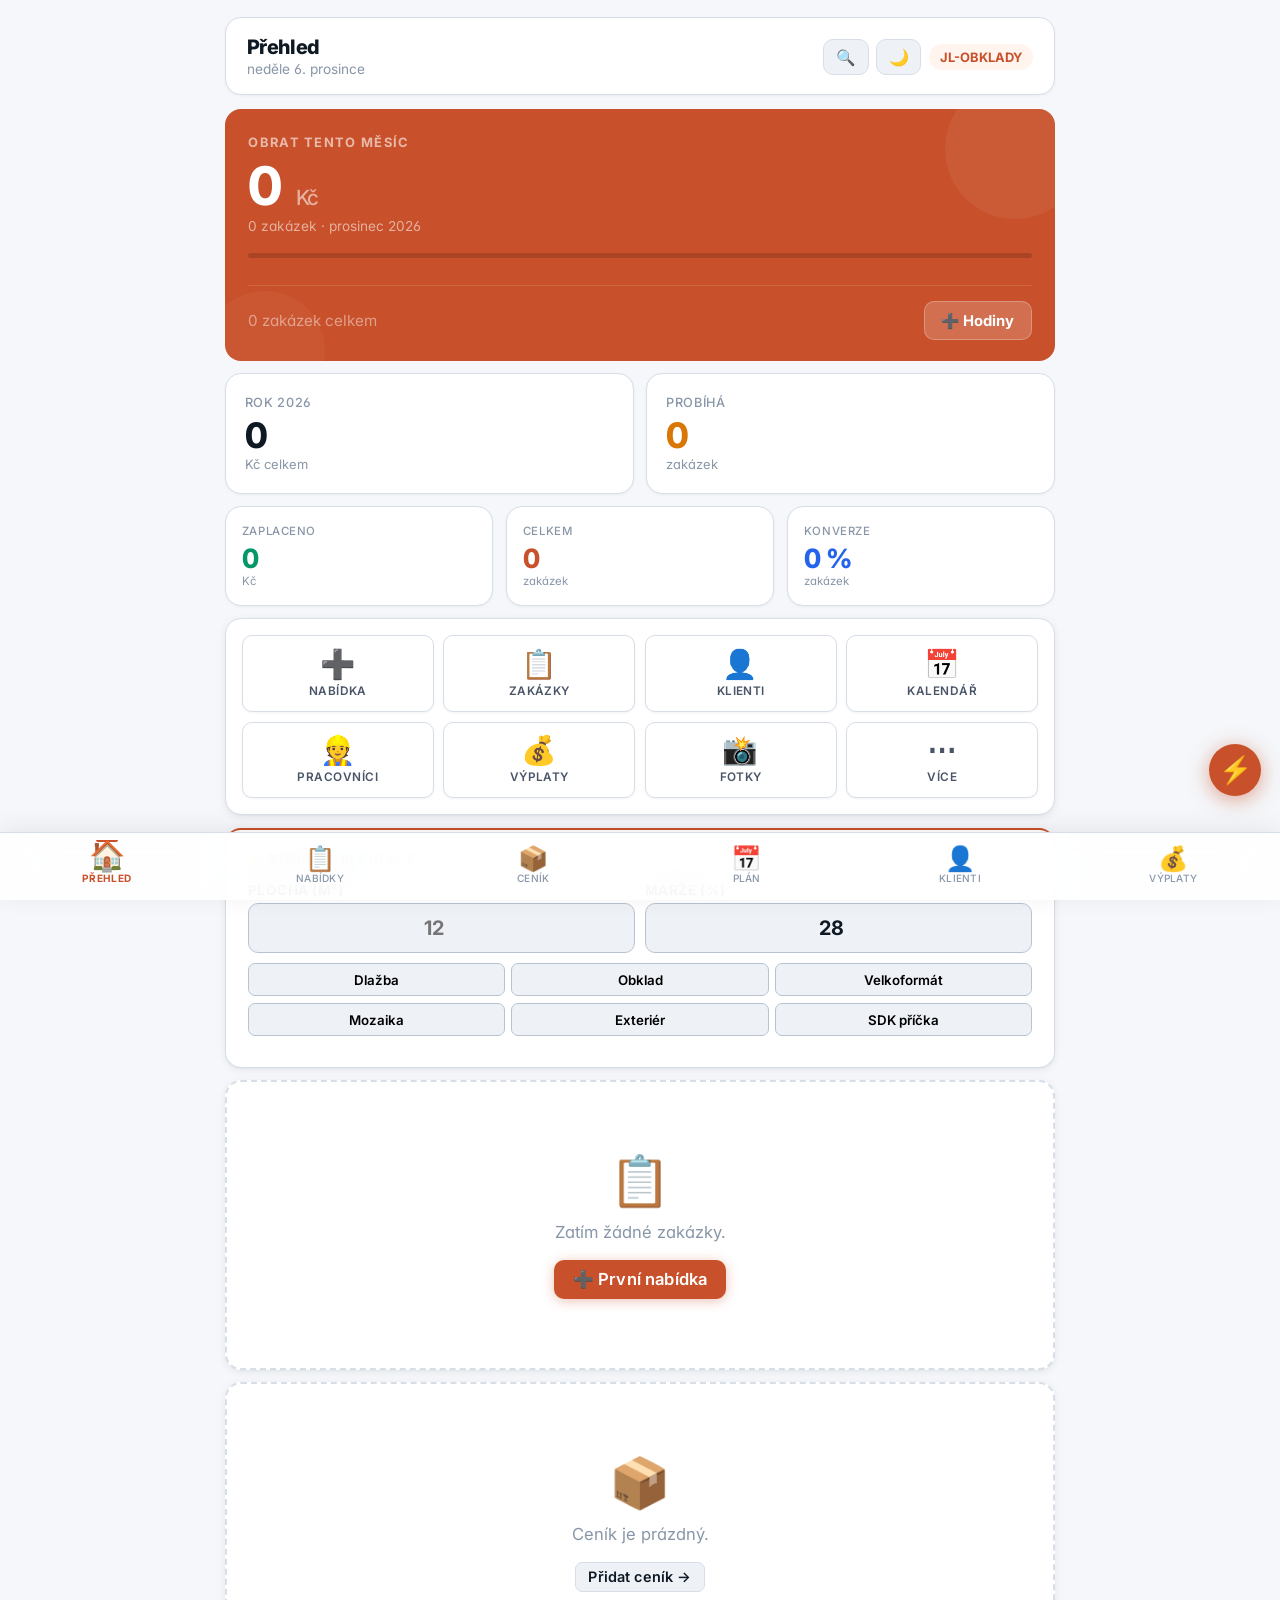
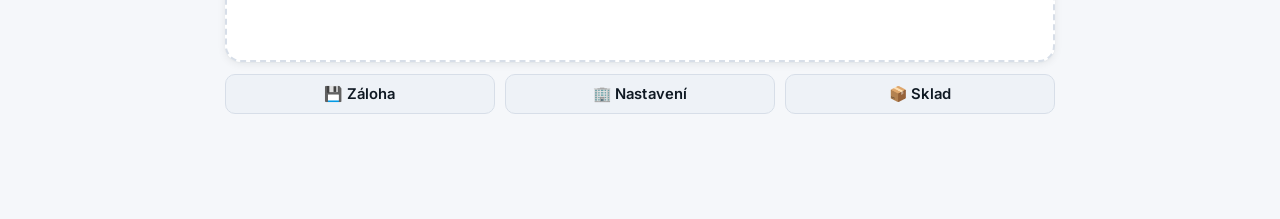
==== index.html @ c9eed14c "Add files via upload" ====
<!DOCTYPE html>
<html lang="cs">
<head>
<meta charset="UTF-8">
<meta name="viewport" content="width=device-width, initial-scale=1.0, user-scalable=no">
<title>JL-OBKLADY CN</title>
<meta name="application-name" content="JL-OBKLADY CN">
<meta name="theme-color" content="#0F0E0C">
<meta name="mobile-web-app-capable" content="yes">
<meta name="apple-mobile-web-app-capable" content="yes">
<meta name="apple-mobile-web-app-status-bar-style" content="black-translucent">
<meta name="apple-mobile-web-app-title" content="JL-OBKLADY">
<link rel="apple-touch-icon" href="icon-192.png">
<link rel="manifest" href="manifest.json">
<!-- Inter — nejlepší čitelnost čísel na mobilech 2026 -->
<link href="https://fonts.googleapis.com/css2?family=Inter:wght@400;500;600;700;800;900&display=swap" rel="stylesheet">
<style>
/* ═══════════════════════════════════════════════════════════
   JL-OBKLADY CN — Design System v5  (CP5 2026)
   Aesthetic: Clean Light — čistý, čitelný, symetrický
   Font: Inter (body + číslice)
═══════════════════════════════════════════════════════════ */

/* ── TOKENY ───────────────────────────────────────────────── */
:root {
  /* Paleta — terakota zachována, pozadí světlejší a čistší */
  --c-terra:      #C8502A;
  --c-terra2:     #E8734A;
  --c-terra-dark: #9A3A1A;
  --c-terra-soft: #FFF4EE;
  --c-terra-glow: rgba(200, 80, 42, 0.14);

  /* Povrchy — čistší bílá, méně žlutého nádechu */
  --c-bg:       #F5F7FA;
  --c-surface:  #FFFFFF;
  --c-s2:       #EEF2F7;
  --c-s3:       #E4E9F0;
  --c-border:   #D7DEE8;
  --c-border2:  #B8C2D1;

  /* Texty — vyšší kontrast */
  --c-ink:      #0F1923;
  --c-ink2:     #4A5568;
  --c-ink3:     #8896A8;

  /* Sémantické — živější, lépe čitelné */
  --c-green:    #059669;
  --c-green-s:  #ECFDF5;
  --c-blue:     #2563EB;
  --c-blue-s:   #EFF6FF;
  --c-red:      #DC2626;
  --c-red-s:    #FEF2F2;
  --c-amber:    #D97706;
  --c-amber-s:  #FFFBEB;

  /* Typografie — Inter pro vše, číslice jsou tabular */
  --f-display: 'Inter', -apple-system, BlinkMacSystemFont, sans-serif;
  --f-body:    'Inter', -apple-system, BlinkMacSystemFont, sans-serif;

  /* Geometrie — o trochu větší rádiusy = modernější */
  --r:      16px;
  --r-sm:   10px;
  --r-xs:   7px;
  --r-pill: 100px;

  /* Stíny — jemnější, čistší */
  --sh-xs: 0 1px 3px rgba(15,25,35,0.05);
  --sh-sm: 0 2px 8px rgba(15,25,35,0.07), 0 1px 2px rgba(15,25,35,0.04);
  --sh:    0 4px 16px rgba(15,25,35,0.08), 0 1px 4px rgba(15,25,35,0.04);
  --sh-lg: 0 10px 36px rgba(15,25,35,0.11), 0 4px 10px rgba(15,25,35,0.05);
  --sh-glow: 0 0 0 3px var(--c-terra-glow);

  /* ── ZPĚTNÁ KOMPATIBILITA — staré proměnné jako aliasy ────
     Zajišťuje funkčnost nepřepsaných JS souborů bez nutnosti
     jejich úpravy. Nové soubory používají --c-* přímo.
  ────────────────────────────────────────────────────────── */
  --accent:      var(--c-terra);
  --accent2:     var(--c-terra2);
  --accent-dark: var(--c-terra-dark);
  --accent-soft: var(--c-terra-soft);
  --bg:          var(--c-bg);
  --surface:     var(--c-surface);
  --surface2:    var(--c-s2);
  --surface3:    var(--c-s3);
  --border:      var(--c-border);
  --border2:     var(--c-border2);
  --text:        var(--c-ink);
  --text2:       var(--c-ink2);
  --text3:       var(--c-ink3);
  --green:       var(--c-green);
  --green-soft:  var(--c-green-s);
  --blue:        var(--c-blue);
  --blue-soft:   var(--c-blue-s);
  --red:         var(--c-red);
  --red-soft:    var(--c-red-s);
  --yellow:      var(--c-amber);
  --yellow-soft: var(--c-amber-s);
  --radius:      var(--r);
  --radius-sm:   var(--r-sm);
  --radius-xs:   var(--r-xs);
  --shadow:      var(--sh);
  --shadow-sm:   var(--sh-sm);
  --shadow-lg:   var(--sh-lg);
  --font:        var(--f-body);
  --font-serif:  var(--f-display);

  /* Přechody */
  --ease: cubic-bezier(0.22, 1, 0.36, 1);
  --ease-bounce: cubic-bezier(0.34, 1.56, 0.64, 1);
  --dur: 180ms;
}

/* ── DARK MODE ────────────────────────────────────────────── */
@media (prefers-color-scheme: dark) {
  :root {
    --c-bg:      #0C1018;
    --c-surface: #141B24;
    --c-s2:      #1B2432;
    --c-s3:      #222D3D;
    --c-border:  #28364A;
    --c-border2: #334155;
    --c-ink:     #F0F4F8;
    --c-ink2:    #8896A8;
    --c-ink3:    #4A5568;
    --c-terra-soft: #2A1208;
    --c-green-s: #052E1B;
    --c-blue-s:  #0A1A3A;
    --c-red-s:   #1E0A0A;
    --c-amber-s: #1C1000;
  }
}

/* ── MANUAL DARK MODE (toggle) ────────────────────────────── */
[data-theme="dark"] {
  --c-bg:      #0C1018;
  --c-surface: #141B24;
  --c-s2:      #1B2432;
  --c-s3:      #222D3D;
  --c-border:  #28364A;
  --c-border2: #334155;
  --c-ink:     #F0F4F8;
  --c-ink2:    #8896A8;
  --c-ink3:    #4A5568;
  --c-terra-soft: #2A1208;
  --c-green-s: #052E1B;
  --c-blue-s:  #0A1A3A;
  --c-red-s:   #1E0A0A;
  --c-amber-s: #1C1000;
}
[data-theme="light"] {
  --c-bg:      #F5F7FA;
  --c-surface: #FFFFFF;
  --c-s2:      #F1F4F8;
  --c-s3:      #E8ECF2;
  --c-border:  #E2E7EF;
  --c-border2: #CDD4DF;
  --c-ink:     #0F1923;
  --c-ink2:    #4A5568;
  --c-ink3:    #8896A8;
  --c-terra-soft: #FFF4EE;
  --c-green-s: #ECFDF5;
  --c-blue-s:  #EFF6FF;
  --c-red-s:   #FEF2F2;
  --c-amber-s: #FFFBEB;
}

/* ── RESET ────────────────────────────────────────────────── */
*, *::before, *::after {
  box-sizing: border-box;
  margin: 0;
  padding: 0;
}
html {
  font-size: 16px;
  -webkit-text-size-adjust: 100%;
  scroll-behavior: smooth;
}

/* ── RESPONZIVNÍ ŠKÁLOVÁNÍ — tablet & větší telefony ──────────
   Vše v appce je v rem, takže zvětšení root font-size
   proporcionálně zvětší karty, tlačítka, text i mezery.
─────────────────────────────────────────────────────────── */
@media (min-width: 480px) {
  html { font-size: 17px; }
}
@media (min-width: 700px) {
  html { font-size: 18px; }
}
@media (min-width: 1000px) {
  html { font-size: 19px; }
}
body {
  font-family: var(--f-body);
  background: var(--c-bg);
  color: var(--c-ink);
  min-height: 100dvh;
  -webkit-font-smoothing: antialiased;
  -moz-osx-font-smoothing: grayscale;
  overscroll-behavior: none;
  font-feature-settings: 'cv02', 'cv03', 'cv04', 'cv11';
}

/* ── LAYOUT ───────────────────────────────────────────────── */
.app {
  max-width: 680px;
  margin: 0 auto;
  padding: 0.9rem 0.9rem calc(5.5rem + env(safe-area-inset-bottom, 0px));
  min-height: 100dvh;
}
@media (min-width: 700px) {
  .app { max-width: 760px; padding-left: 1.3rem; padding-right: 1.3rem; }
}
@media (min-width: 1000px) {
  .app { max-width: 880px; }
}

/* ── HEADER BAR ───────────────────────────────────────────── */
.header-bar {
  background: var(--c-surface);
  color: var(--c-ink);
  padding: 0.9rem 1.1rem;
  border-radius: var(--r);
  margin-bottom: 0.75rem;
  display: flex;
  align-items: center;
  gap: 0.8rem;
  box-shadow: var(--sh-sm);
  border: 1px solid var(--c-border);
  border-left: 3px solid var(--c-terra);
  position: relative;
  overflow: hidden;
}
.header-bar::after { display: none; }
.header-bar h1 {
  font-family: var(--f-body);
  font-size: 1.15rem;
  font-weight: 800;
  letter-spacing: -0.025em;
  line-height: 1.15;
  color: var(--c-ink);
}
.header-bar .subtitle {
  font-size: 0.7rem;
  color: var(--c-ink3);
  margin-top: 1px;
  font-weight: 500;
}
.header-bar .logo {
  font-size: 1.4rem;
  flex-shrink: 0;
}

/* ── CARDS ────────────────────────────────────────────────── */
.card {
  background: var(--c-surface);
  border-radius: var(--r);
  padding: 1.1rem 1.15rem;
  margin-bottom: 0.8rem;
  box-shadow: var(--sh-sm);
  border: 1px solid var(--c-border);
  position: relative;
  overflow: hidden;
  /* Vstupní animace */
  animation: cardIn var(--dur) var(--ease) both;
}
.card-title {
  font-size: 0.65rem;
  font-weight: 700;
  text-transform: uppercase;
  letter-spacing: 0.1em;
  color: var(--c-ink3);
  margin-bottom: 0.85rem;
}
/* Accent border variant */
.card-accent { border-top: 2.5px solid var(--c-terra); }
.card-success { border-top: 2.5px solid var(--c-green); }
.card-info    { border-top: 2.5px solid var(--c-blue); }
.card-warn    { border-top: 2.5px solid var(--c-amber); }

/* ── BOTTOM NAV ───────────────────────────────────────────── */
.bottom-nav {
  position: fixed;
  bottom: 0; left: 0; right: 0;
  z-index: 100;
  /* Glass morphism */
  background: rgba(var(--c-surface-raw, 255,255,255), 0.88);
  backdrop-filter: saturate(180%) blur(24px);
  -webkit-backdrop-filter: saturate(180%) blur(24px);
  border-top: 1px solid var(--c-border);
  box-shadow: 0 -4px 24px rgba(22,20,15,0.07);
  display: flex;
  justify-content: space-around;
  align-items: center;
  padding: 0.35rem 0 max(0.55rem, env(safe-area-inset-bottom, 0.35rem));
}
@media (prefers-color-scheme: dark) {
  .bottom-nav {
    background: rgba(26,24,20,0.92);
  }
}
[data-theme="dark"] .bottom-nav {
  background: rgba(26,24,20,0.92);
}
.nav-item {
  display: flex;
  flex-direction: column;
  align-items: center;
  gap: 2px;
  background: none;
  border: none;
  cursor: pointer;
  font-family: var(--f-body);
  font-size: 0.53rem;
  font-weight: 500;
  color: var(--c-ink3);
  padding: 0.3rem 0.4rem;
  border-radius: 10px;
  transition: color var(--dur) var(--ease), transform var(--dur) var(--ease-bounce);
  flex: 1;
  min-width: 0;
  text-transform: uppercase;
  letter-spacing: 0.03em;
  position: relative;
}
.nav-item .icon {
  font-size: 1.28rem;
  line-height: 1;
  transition: transform var(--dur) var(--ease-bounce);
}
.nav-item.active {
  color: var(--c-terra);
  font-weight: 700;
}
.nav-item.active .icon { transform: scale(1.2) translateY(-2px); }
/* Active indicator dot */
.nav-item.active::before {
  content: '';
  position: absolute;
  top: 0;
  left: 50%;
  transform: translateX(-50%);
  width: 22px;
  height: 2.5px;
  border-radius: 0 0 3px 3px;
  background: var(--c-terra);
  transition: width var(--dur) var(--ease);
}
.nav-item:active { transform: scale(0.92); }

/* ── BUTTONS ──────────────────────────────────────────────── */
.btn {
  display: inline-flex;
  align-items: center;
  justify-content: center;
  gap: 0.35rem;
  padding: 0.6rem 1rem;
  border-radius: var(--r-sm);
  border: none;
  cursor: pointer;
  font-family: var(--f-body);
  font-size: 0.875rem;
  font-weight: 600;
  line-height: 1;
  transition:
    background var(--dur) var(--ease),
    transform   var(--dur) var(--ease-bounce),
    box-shadow  var(--dur) var(--ease);
  text-decoration: none;
  white-space: nowrap;
  -webkit-tap-highlight-color: transparent;
  position: relative;
  overflow: hidden;
  letter-spacing: 0.01em;
}
/* Ripple effect */
.btn::after {
  content: '';
  position: absolute;
  inset: 0;
  background: rgba(255,255,255,0);
  transition: background var(--dur);
  border-radius: inherit;
}
.btn:active::after { background: rgba(255,255,255,0.12); }
.btn:active { transform: scale(0.96); }

.btn-primary {
  background: var(--c-terra);
  color: white;
  box-shadow: 0 2px 12px rgba(200,80,42,0.35);
}
.btn-primary:hover { background: var(--c-terra-dark); box-shadow: 0 4px 20px rgba(200,80,42,0.45); }

.btn-secondary {
  background: var(--c-s2);
  color: var(--c-ink);
  border: 1px solid var(--c-border);
}
.btn-secondary:hover { background: var(--c-s3); }

.btn-success {
  background: var(--c-green);
  color: white;
  box-shadow: 0 2px 10px rgba(30,107,74,0.3);
}
.btn-danger {
  background: var(--c-red-s);
  color: var(--c-red);
  border: 1px solid #FECACA;
}
.btn-ghost {
  background: transparent;
  color: var(--c-terra);
  font-weight: 600;
}
.btn-ink {
  background: var(--c-ink);
  color: white;
  box-shadow: var(--sh);
}

.btn-sm  { padding: 0.35rem 0.65rem; font-size: 0.76rem; border-radius: var(--r-xs); }
.btn-xs  { padding: 0.25rem 0.5rem;  font-size: 0.68rem; border-radius: 5px; }
.btn-full { width: 100%; margin-top: 0.5rem; }
.btn-icon { width: 36px; height: 36px; padding: 0; border-radius: var(--r-xs); font-size: 1rem; }

/* ── FORMS ────────────────────────────────────────────────── */
.field { margin-bottom: 0.8rem; }
.field label {
  font-size: 0.72rem;
  font-weight: 600;
  color: var(--c-ink2);
  display: block;
  margin-bottom: 0.28rem;
  text-transform: uppercase;
  letter-spacing: 0.04em;
}
.field input,
.field select,
.field textarea {
  width: 100%;
  padding: 0.62rem 0.85rem;
  border: 1.5px solid var(--c-border2);
  border-radius: var(--r-sm);
  font-family: var(--f-body);
  font-size: 0.9rem;
  background: var(--c-s2);
  color: var(--c-ink);
  transition:
    border-color var(--dur) var(--ease),
    box-shadow   var(--dur) var(--ease),
    background   var(--dur) var(--ease);
  -webkit-appearance: none;
  appearance: none;
}
.field input:focus,
.field select:focus,
.field textarea:focus {
  outline: none;
  border-color: var(--c-terra);
  background: var(--c-surface);
  box-shadow: var(--sh-glow);
}
.field textarea { resize: vertical; min-height: 68px; line-height: 1.55; }
.field-row { display: flex; gap: 0.55rem; }
.field-row .field { flex: 1; min-width: 0; }

/* ── STATS CARDS ──────────────────────────────────────────── */
.stats-row {
  display: grid;
  grid-template-columns: 1fr 1fr;
  gap: 0.65rem;
  margin-bottom: 0.8rem;
}
.stat-card {
  background: var(--c-surface);
  border-radius: var(--r);
  padding: 1rem;
  border: 1px solid var(--c-border);
  box-shadow: var(--sh-xs);
  cursor: pointer;
  transition:
    transform  var(--dur) var(--ease-bounce),
    box-shadow var(--dur) var(--ease);
  position: relative;
  overflow: hidden;
}
.stat-card::before {
  content: '';
  position: absolute;
  inset: 0;
  background: linear-gradient(135deg, transparent 60%, var(--c-terra-glow));
  opacity: 0;
  transition: opacity var(--dur);
}
.stat-card:hover::before { opacity: 1; }
.stat-card:active { transform: scale(0.96); box-shadow: var(--sh-xs); }
.stat-val {
  font-family: var(--f-display);
  font-size: 1.7rem;
  font-weight: 800;
  color: var(--c-ink);
  line-height: 1;
  margin-bottom: 0.18rem;
  letter-spacing: -0.02em;
}
.stat-label {
  font-size: 0.67rem;
  color: var(--c-ink3);
  font-weight: 500;
  text-transform: uppercase;
  letter-spacing: 0.05em;
}
.stat-trend {
  position: absolute;
  top: 0.7rem;
  right: 0.8rem;
  font-size: 0.65rem;
  font-weight: 700;
  padding: 0.15rem 0.4rem;
  border-radius: var(--r-pill);
}
.stat-trend.up   { background: var(--c-green-s); color: var(--c-green); }
.stat-trend.down { background: var(--c-red-s);   color: var(--c-red); }

/* ── RESULT BOX ───────────────────────────────────────────── */
.result-box {
  background: var(--c-s2);
  border-radius: var(--r-sm);
  padding: 0.85rem 1rem;
  margin-top: 0.7rem;
}
.result-row {
  display: flex;
  justify-content: space-between;
  align-items: center;
  padding: 0.32rem 0;
  border-bottom: 1px solid var(--c-border);
  font-size: 0.875rem;
}
.result-row:last-child { border-bottom: none; font-weight: 700; font-size: 1rem; }
.result-row .val { color: var(--c-terra); font-weight: 600; }

/* ── BADGES ───────────────────────────────────────────────── */
.badge {
  display: inline-flex;
  align-items: center;
  padding: 0.18rem 0.52rem;
  border-radius: var(--r-pill);
  font-size: 0.68rem;
  font-weight: 700;
  letter-spacing: 0.03em;
  text-transform: uppercase;
}
.badge-green  { background: var(--c-green-s); color: var(--c-green); }
.badge-orange { background: var(--c-terra-soft); color: var(--c-terra-dark); }
.badge-blue   { background: var(--c-blue-s); color: var(--c-blue); }
.badge-gray   { background: var(--c-s2); color: var(--c-ink2); }
.badge-red    { background: var(--c-red-s); color: var(--c-red); }
.badge-amber  { background: var(--c-amber-s); color: var(--c-amber); }

/* ── TABLES ───────────────────────────────────────────────── */
table { width: 100%; border-collapse: collapse; }
th {
  font-size: 0.65rem;
  font-weight: 700;
  text-transform: uppercase;
  letter-spacing: 0.08em;
  color: var(--c-ink3);
  padding: 0.5rem 0.7rem;
  text-align: left;
  border-bottom: 2px solid var(--c-border);
  background: var(--c-s2);
}
td {
  padding: 0.62rem 0.7rem;
  border-bottom: 1px solid var(--c-s2);
  font-size: 0.875rem;
  vertical-align: middle;
}
tr:last-child td { border-bottom: none; }
tr:hover td { background: var(--c-s2); }

/* ── TOAST ────────────────────────────────────────────────── */
.toast {
  position: fixed;
  bottom: calc(5.2rem + env(safe-area-inset-bottom, 0px));
  left: 1rem;
  right: 1rem;
  max-width: 640px;
  margin: 0 auto;
  /* Glassmorphism toast */
  background: rgba(22, 20, 15, 0.92);
  backdrop-filter: blur(20px);
  -webkit-backdrop-filter: blur(20px);
  color: white;
  padding: 0.85rem 1.1rem;
  border-radius: var(--r-sm);
  font-size: 0.875rem;
  font-weight: 500;
  opacity: 0;
  pointer-events: none;
  transition:
    opacity   0.22s var(--ease),
    transform 0.22s var(--ease-bounce);
  transform: translateY(10px) scale(0.97);
  z-index: 9999;
  box-shadow: var(--sh-lg);
  display: flex;
  align-items: center;
  gap: 0.6rem;
  border-left: 3.5px solid transparent;
}
.toast.show {
  opacity: 1;
  transform: translateY(0) scale(1);
}
.toast.toast-ok  { border-left-color: #22C55E; }
.toast.toast-err {
  border-left-color: #EF4444;
  background: rgba(30, 8, 8, 0.93);
}

/* ── MODALS ───────────────────────────────────────────────── */
.modal-overlay {
  position: fixed;
  inset: 0;
  background: rgba(22,20,15,0.5);
  backdrop-filter: blur(6px);
  -webkit-backdrop-filter: blur(6px);
  z-index: 300;
  display: flex;
  align-items: flex-end;
}
.modal {
  background: var(--c-surface);
  border-radius: var(--r) var(--r) 0 0;
  padding: 1.5rem 1.2rem;
  width: 100%;
  max-height: 88vh;
  overflow-y: auto;
  /* Pull handle */
  position: relative;
}
.modal::before {
  content: '';
  position: absolute;
  top: 0.5rem;
  left: 50%;
  transform: translateX(-50%);
  width: 36px;
  height: 3.5px;
  border-radius: var(--r-pill);
  background: var(--c-border2);
}
.modal h2 {
  font-family: var(--f-display);
  font-size: 1.2rem;
  font-weight: 800;
  margin-bottom: 1rem;
  margin-top: 0.5rem;
}

/* ── CANVAS ───────────────────────────────────────────────── */
canvas {
  border: 1.5px solid var(--c-border);
  border-radius: var(--r-sm);
  width: 100%;
  touch-action: none;
  display: block;
  background: #FAFAF8;
}

/* ── EMPTY STATE ──────────────────────────────────────────── */
.empty {
  text-align: center;
  padding: 2.5rem 1rem;
  color: var(--c-ink3);
}
.empty .icon { font-size: 2.6rem; margin-bottom: 0.5rem; display: block; }
.empty p { font-size: 0.875rem; line-height: 1.5; }

/* ── SECTION TITLE ────────────────────────────────────────── */
.section-title {
  font-family: var(--f-display);
  font-size: 1.1rem;
  font-weight: 800;
  margin-bottom: 0.3rem;
}
.divider { border: none; border-top: 1px solid var(--c-border); margin: 0.7rem 0; }

/* ── PIN ──────────────────────────────────────────────────── */
.pin-dot {
  width: 15px; height: 15px;
  border-radius: 50%;
  background: var(--c-border);
  border: 2px solid var(--c-border2);
  transition: background var(--dur) var(--ease-bounce),
              transform  var(--dur) var(--ease-bounce);
}
.pin-dot.filled {
  background: var(--c-terra);
  border-color: var(--c-terra);
  transform: scale(1.15);
}

/* ── CHIPS ────────────────────────────────────────────────── */
.chip {
  display: inline-flex;
  align-items: center;
  gap: 0.25rem;
  padding: 0.25rem 0.6rem;
  border-radius: var(--r-pill);
  font-size: 0.72rem;
  font-weight: 600;
  border: 1.5px solid var(--c-border);
  background: var(--c-surface);
  cursor: pointer;
  transition: all var(--dur) var(--ease);
}
.chip.active {
  background: var(--c-terra);
  border-color: var(--c-terra);
  color: white;
}

/* ── GLOBAL SEARCH ────────────────────────────────────────── */
#global-search-bar {
  display: none;
  position: fixed;
  inset: 0;
  z-index: 500;
  background: rgba(22,20,15,0.6);
  backdrop-filter: blur(10px);
  padding: 1rem;
  align-items: flex-start;
  padding-top: max(env(safe-area-inset-top, 1rem), 1rem);
}
#global-search-bar.show { display: flex; flex-direction: column; }
#global-search-input {
  width: 100%;
  padding: 0.9rem 1.1rem;
  border: 2px solid var(--c-terra);
  border-radius: var(--r);
  font-family: var(--f-body);
  font-size: 1rem;
  font-weight: 500;
  background: var(--c-surface);
  color: var(--c-ink);
  box-shadow: var(--sh-lg), var(--sh-glow);
  margin-bottom: 0.6rem;
}
#global-search-input:focus { outline: none; }
#global-search-results {
  width: 100%;
  max-height: 70dvh;
  overflow-y: auto;
  background: var(--c-surface);
  border-radius: var(--r);
  box-shadow: var(--sh-lg);
}

/* ── NOTIFICATION BADGE ───────────────────────────────────── */
.notif-badge {
  position: absolute;
  top: -4px;
  right: -4px;
  width: 16px;
  height: 16px;
  background: var(--c-red);
  color: white;
  font-size: 0.55rem;
  font-weight: 800;
  border-radius: 50%;
  display: flex;
  align-items: center;
  justify-content: center;
  border: 2px solid var(--c-surface);
  animation: notifPop 0.35s var(--ease-bounce) both;
}

/* ── PROGRESS BAR ─────────────────────────────────────────── */
.progress-bar {
  height: 6px;
  background: var(--c-s2);
  border-radius: var(--r-pill);
  overflow: hidden;
}
.progress-bar-fill {
  height: 100%;
  background: var(--c-terra);
  border-radius: var(--r-pill);
  transition: width 0.5s var(--ease);
}

/* ── SKELETON LOADER ──────────────────────────────────────── */
.skeleton {
  background: linear-gradient(
    90deg,
    var(--c-s2) 25%,
    var(--c-s3) 50%,
    var(--c-s2) 75%
  );
  background-size: 200% 100%;
  animation: shimmer 1.4s infinite;
  border-radius: var(--r-xs);
}
@keyframes shimmer {
  0%   { background-position: 200% 0; }
  100% { background-position: -200% 0; }
}

/* ── OFFLINE BANNER ───────────────────────────────────────── */
#offline-banner {
  position: fixed;
  top: 0; left: 0; right: 0;
  z-index: 9998;
  background: var(--c-ink);
  color: white;
  padding: 0.38rem 1rem;
  font-size: 0.72rem;
  font-weight: 600;
  text-align: center;
  display: flex;
  align-items: center;
  justify-content: center;
  gap: 0.5rem;
  border-bottom: 2px solid var(--c-terra);
}

/* ── FAB ──────────────────────────────────────────────────── */
#fab-container {
  position: fixed;
  bottom: calc(5.5rem + env(safe-area-inset-bottom, 0px));
  right: 1rem;
  z-index: 200;
  display: flex;
  flex-direction: column;
  align-items: flex-end;
  gap: 0.45rem;
}
#fab-main {
  width: 52px;
  height: 52px;
  border-radius: 50%;
  background: var(--c-terra);
  color: white;
  border: none;
  font-size: 1.4rem;
  cursor: pointer;
  box-shadow: 0 4px 20px rgba(200,80,42,0.5);
  display: flex;
  align-items: center;
  justify-content: center;
  transition: transform var(--dur) var(--ease-bounce), background var(--dur);
}
#fab-main:active { transform: scale(0.92); }
.fab-item {
  display: flex;
  align-items: center;
  gap: 0.5rem;
  background: var(--c-surface);
  color: var(--c-ink);
  border: 1.5px solid var(--c-border);
  border-radius: var(--r-pill);
  padding: 0.48rem 0.9rem;
  font-size: 0.8rem;
  font-weight: 600;
  cursor: pointer;
  font-family: var(--f-body);
  box-shadow: var(--sh);
  white-space: nowrap;
  transition: transform var(--dur) var(--ease-bounce);
}
.fab-item:active { transform: scale(0.95); }

/* ── DASHBOARD SPECIFIC ───────────────────────────────────── */
.dash-hero {
  background: var(--c-ink);
  color: white;
  border-radius: var(--r);
  padding: 1.3rem 1.25rem;
  margin-bottom: 0.8rem;
  position: relative;
  overflow: hidden;
  box-shadow: var(--sh-lg);
}
.dash-hero::before {
  content: '';
  position: absolute;
  top: -20%;
  right: -8%;
  width: 200px;
  height: 200px;
  background: radial-gradient(ellipse, rgba(200,80,42,0.25) 0%, transparent 65%);
  pointer-events: none;
}
.dash-hero::after {
  content: '';
  position: absolute;
  bottom: -30%;
  left: -5%;
  width: 150px;
  height: 150px;
  background: radial-gradient(ellipse, rgba(200,80,42,0.1) 0%, transparent 65%);
  pointer-events: none;
}
.dash-metric-big {
  font-family: var(--f-display);
  font-size: 2.4rem;
  font-weight: 800;
  color: var(--c-terra2);
  letter-spacing: -0.03em;
  line-height: 1;
}
.dash-metric-label {
  font-size: 0.7rem;
  color: rgba(255,255,255,0.45);
  text-transform: uppercase;
  letter-spacing: 0.06em;
  margin-top: 3px;
}

/* Pipeline capsule */
.pipeline-capsule {
  display: flex;
  gap: 2px;
  border-radius: var(--r-pill);
  overflow: hidden;
  height: 8px;
  margin-top: 0.7rem;
}
.pipeline-segment {
  transition: flex 0.5s var(--ease);
  cursor: pointer;
}

/* Quick action grid */
.qa-grid {
  display: grid;
  grid-template-columns: repeat(4, 1fr);
  gap: 0.5rem;
}
.qa-item {
  display: flex;
  flex-direction: column;
  align-items: center;
  gap: 0.3rem;
  padding: 0.7rem 0.3rem;
  background: var(--c-surface);
  border: 1px solid var(--c-border);
  border-radius: var(--r-sm);
  cursor: pointer;
  transition: transform var(--dur) var(--ease-bounce), box-shadow var(--dur);
  font-family: var(--f-body);
  font-size: 0.62rem;
  font-weight: 600;
  color: var(--c-ink2);
  text-align: center;
  text-transform: uppercase;
  letter-spacing: 0.04em;
  box-shadow: var(--sh-xs);
}
.qa-item .qa-icon { font-size: 1.5rem; line-height: 1; }
.qa-item:active { transform: scale(0.93); box-shadow: none; }

/* ── SCROLLBAR ────────────────────────────────────────────── */
::-webkit-scrollbar { width: 3px; height: 3px; }
::-webkit-scrollbar-track { background: transparent; }
::-webkit-scrollbar-thumb { background: var(--c-border2); border-radius: 3px; }

/* ── ANIMATIONS ───────────────────────────────────────────── */
@keyframes cardIn {
  from { opacity: 0; transform: translateY(6px); }
  to   { opacity: 1; transform: translateY(0); }
}
@keyframes notifPop {
  from { transform: scale(0); opacity: 0; }
  to   { transform: scale(1); opacity: 1; }
}
@keyframes pulse-mic {
  0%   { box-shadow: 0 0 0 0   rgba(239,68,68,0.7); }
  70%  { box-shadow: 0 0 0 22px rgba(239,68,68,0); }
  100% { box-shadow: 0 0 0 0   rgba(239,68,68,0); }
}
@keyframes spin {
  to { transform: rotate(360deg); }
}
@keyframes slideUp {
  from { transform: translateY(100%); opacity: 0; }
  to   { transform: translateY(0);    opacity: 1; }
}

/* ── SPINNER ──────────────────────────────────────────────── */
.spinner {
  width: 18px; height: 18px;
  border: 2px solid var(--c-border);
  border-top-color: var(--c-terra);
  border-radius: 50%;
  animation: spin 0.7s linear infinite;
  display: inline-block;
}

/* ── THEME TOGGLE ─────────────────────────────────────────── */
#theme-toggle {
  position: fixed;
  top: max(env(safe-area-inset-top, 10px), 10px);
  right: 1rem;
  z-index: 150;
  width: 38px;
  height: 38px;
  border-radius: 50%;
  background: var(--c-s2);
  border: 1.5px solid var(--c-border);
  cursor: pointer;
  font-size: 1rem;
  display: flex;
  align-items: center;
  justify-content: center;
  box-shadow: var(--sh);
  transition: transform var(--dur) var(--ease-bounce);
  display: none; /* aktivní jen pokud chceme manuální toggle */
}

/* ── PRINT ────────────────────────────────────────────────── */
@media print {
  .bottom-nav, .btn, .no-print, #fab-container, #theme-toggle,
  #offline-banner, #global-search-bar { display: none !important; }
  .app { padding: 0; }
  .card { box-shadow: none; border: 1px solid #ddd; }
}
</style>
</head>
<body>

<!-- ── GLOBAL SEARCH OVERLAY ── -->
<div id="global-search-bar">
  <input type="search" id="global-search-input"
    placeholder="🔍 Hledat zakázky, zákazníky, materiál…"
    oninput="globalSearch(this.value)"
    autofocus
    autocomplete="off">
  <div id="global-search-results"></div>
  <div style="text-align:center;margin-top:0.6rem">
    <button onclick="closeGlobalSearch()"
      style="background:rgba(255,255,255,0.15);color:white;border:1px solid rgba(255,255,255,0.3);border-radius:var(--r-pill);padding:0.5rem 1.2rem;font-size:0.85rem;cursor:pointer;font-family:var(--f-body)">
      ✕ Zavřít
    </button>
  </div>
</div>

<!-- ── APP ── -->
<div class="app" id="app">
  <!-- Content rendered here by JS -->
</div>

<!-- ── TOAST ── -->
<div class="toast" id="toast"></div>

<!-- ── DEBUG — zobrazí chybu místo černé obrazovky ── -->
<script>
(function() {
  function showErr(msg, file, line) {
    var d = document.getElementById('app') || document.body;
    d.style.cssText = 'background:#fff;padding:20px;font-family:monospace;font-size:13px;color:#000';
    d.innerHTML = '<div style="background:#fee;border:2px solid red;padding:16px;border-radius:8px">'
      + '<b style="color:red;font-size:16px">&#9888; CHYBA APLIKACE</b><br><br>'
      + '<b>Zpráva:</b> ' + msg + '<br>'
      + '<b>Soubor:</b> ' + (file||'?') + '<br>'
      + '<b>Řádek:</b> ' + (line||'?')
      + '</div>';
  }
  window.onerror = function(m,f,l) { showErr(m,f,l); return false; };
  window.addEventListener('unhandledrejection', function(e) {
    showErr(e.reason && e.reason.message ? e.reason.message : String(e.reason), 'Promise', '');
  });
})();
</script>

<!-- Script loading order — js/ složka -->
<script src="js/db.js"></script>
<script src="js/router.js"></script>
<script src="js/utils.js"></script>
<script src="js/dashboard.js"></script>
<script src="js/ceniky.js"></script>
<script src="js/nabidky-new.js"></script>
<script src="js/nabidky.js"></script>
<script src="js/nabidka-detail.js"></script>
<script src="js/firma.js"></script>
<script src="js/pdf.js"></script>
<script src="js/sablony.js"></script>
<script src="js/prace.js"></script>
<script src="js/zakaznici.js"></script>
<script src="js/pudorys.js"></script>
<script src="js/pracovnici.js"></script>
<script src="js/kalendar.js"></script>
<script src="js/hlas.js"></script>
<script src="js/vyplaty.js"></script>
<script src="js/fotky.js"></script>
<script src="js/zaloha.js"></script>
<script src="js/marketing.js"></script>
<script src="js/rezny-plan.js"></script>
<script src="js/sklad.js"></script>
<script src="js/ar-scan.js"></script>
<script src="js/terenni.js"></script>
<script src="js/init.js"></script>
<script src="js/search.js"></script>

</body>
</html>
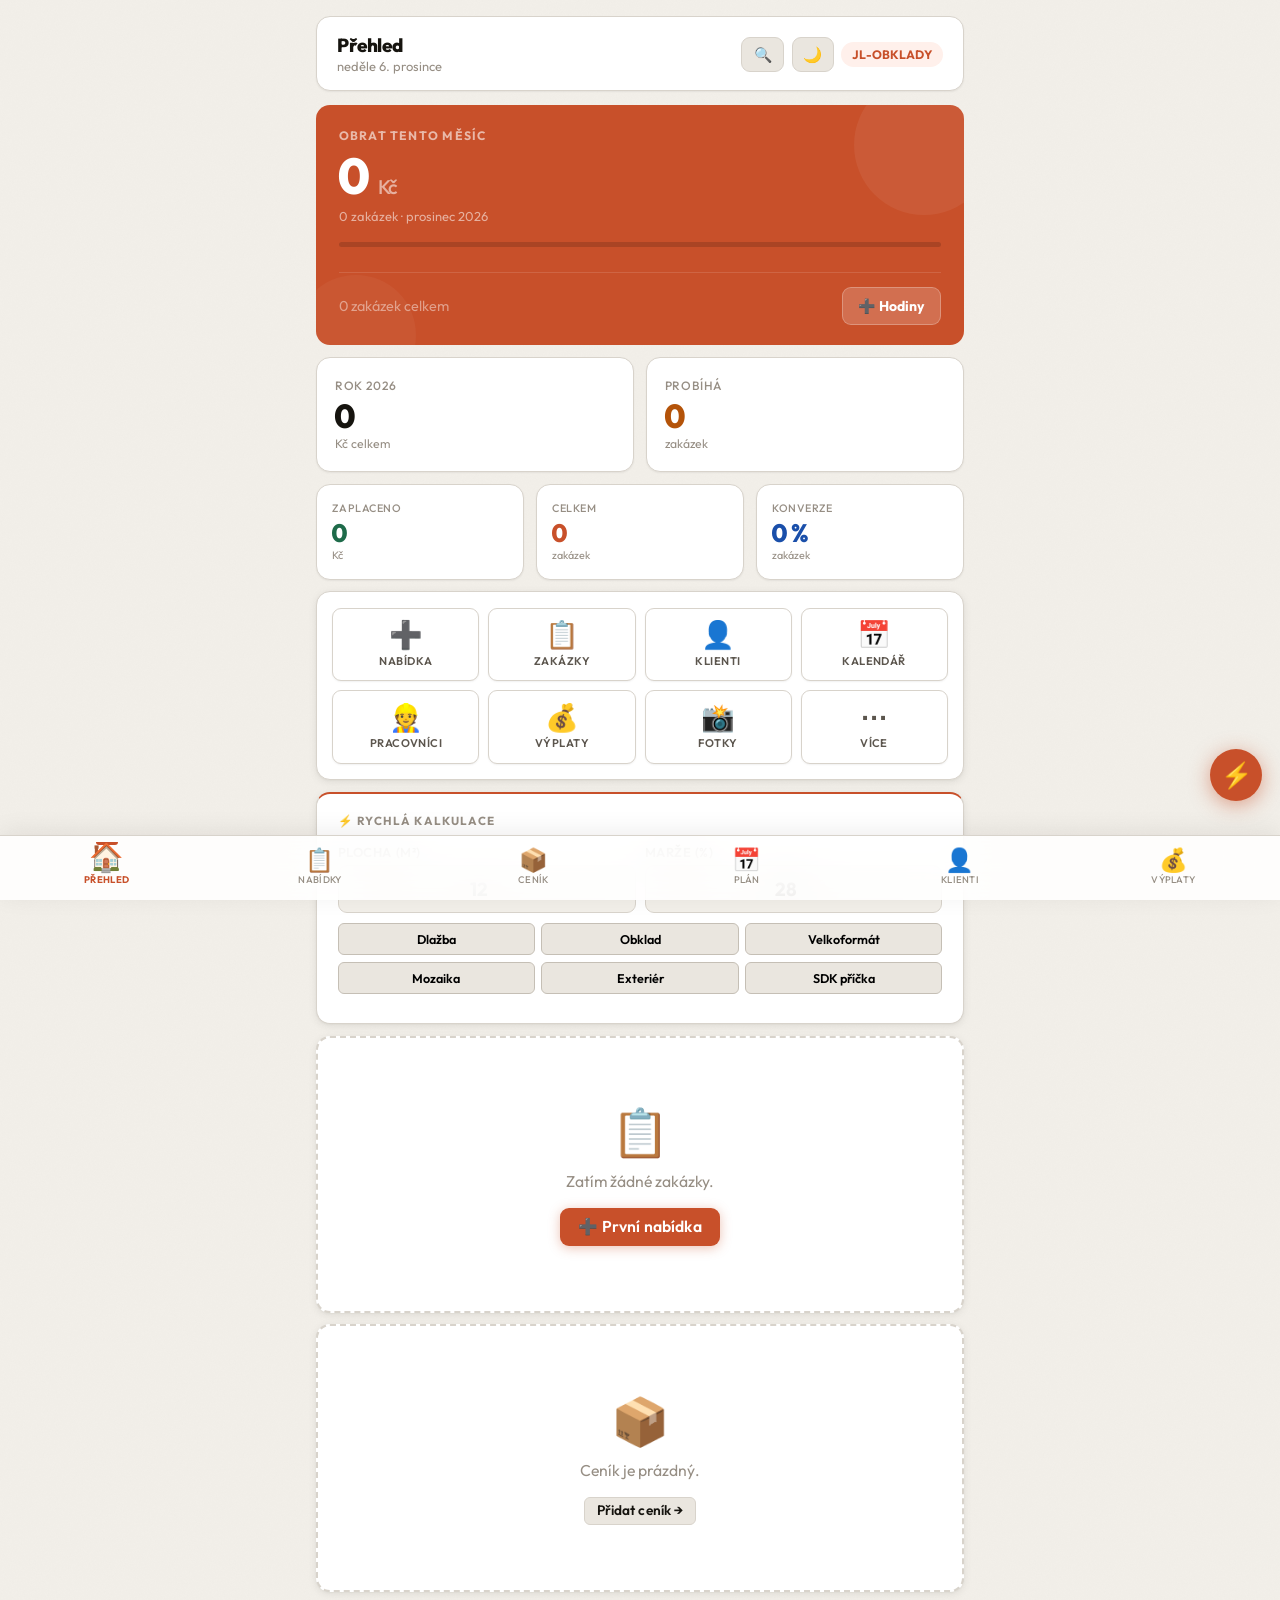
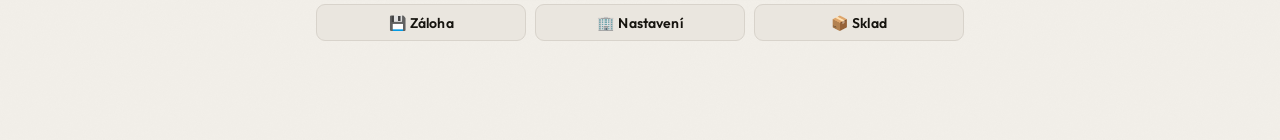
==== commit 3801d274: "Add files via upload" ====
--- a/index.html
+++ b/index.html
@@ -12,62 +12,62 @@
 <meta name="apple-mobile-web-app-title" content="JL-OBKLADY">
 <link rel="apple-touch-icon" href="icon-192.png">
 <link rel="manifest" href="manifest.json">
-<!-- Inter — nejlepší čitelnost čísel na mobilech 2026 -->
-<link href="https://fonts.googleapis.com/css2?family=Inter:wght@400;500;600;700;800;900&display=swap" rel="stylesheet">
+<!-- Nové fonty 2026: Syne (display) + Outfit (body) — výrazné, řemeslné -->
+<link href="https://fonts.googleapis.com/css2?family=Syne:wght@700;800&family=Outfit:wght@300;400;500;600;700&display=swap" rel="stylesheet">
 <style>
 /* ═══════════════════════════════════════════════════════════
-   JL-OBKLADY CN — Design System v5  (CP5 2026)
-   Aesthetic: Clean Light — čistý, čitelný, symetrický
-   Font: Inter (body + číslice)
+   JL-OBKLADY CN — Design System v4  (CP4 2026)
+   Aesthetic: Industrial Craft — terakota × černá × cement
+   Font: Syne (display) + Outfit (body)
 ═══════════════════════════════════════════════════════════ */
 
 /* ── TOKENY ───────────────────────────────────────────────── */
 :root {
-  /* Paleta — terakota zachována, pozadí světlejší a čistší */
+  /* Paleta — terakota + cement + grafit */
   --c-terra:      #C8502A;
   --c-terra2:     #E8734A;
   --c-terra-dark: #9A3A1A;
-  --c-terra-soft: #FFF4EE;
-  --c-terra-glow: rgba(200, 80, 42, 0.14);
-
-  /* Povrchy — čistší bílá, méně žlutého nádechu */
-  --c-bg:       #F5F7FA;
+  --c-terra-soft: #FFF0EB;
+  --c-terra-glow: rgba(200, 80, 42, 0.18);
+
+  /* Povrchy */
+  --c-bg:       #F2EFE9;
   --c-surface:  #FFFFFF;
-  --c-s2:       #EEF2F7;
-  --c-s3:       #E4E9F0;
-  --c-border:   #D7DEE8;
-  --c-border2:  #B8C2D1;
-
-  /* Texty — vyšší kontrast */
-  --c-ink:      #0F1923;
-  --c-ink2:     #4A5568;
-  --c-ink3:     #8896A8;
-
-  /* Sémantické — živější, lépe čitelné */
-  --c-green:    #059669;
-  --c-green-s:  #ECFDF5;
-  --c-blue:     #2563EB;
-  --c-blue-s:   #EFF6FF;
-  --c-red:      #DC2626;
-  --c-red-s:    #FEF2F2;
-  --c-amber:    #D97706;
-  --c-amber-s:  #FFFBEB;
-
-  /* Typografie — Inter pro vše, číslice jsou tabular */
-  --f-display: 'Inter', -apple-system, BlinkMacSystemFont, sans-serif;
-  --f-body:    'Inter', -apple-system, BlinkMacSystemFont, sans-serif;
-
-  /* Geometrie — o trochu větší rádiusy = modernější */
-  --r:      16px;
-  --r-sm:   10px;
-  --r-xs:   7px;
+  --c-s2:       #EAE6DF;
+  --c-s3:       #DEDBD4;
+  --c-border:   #D8D3CB;
+  --c-border2:  #C5BFB5;
+
+  /* Texty */
+  --c-ink:      #16140F;
+  --c-ink2:     #5C564E;
+  --c-ink3:     #968E84;
+
+  /* Sémantické */
+  --c-green:    #1E6B4A;
+  --c-green-s:  #EBF7F2;
+  --c-blue:     #1A4FAA;
+  --c-blue-s:   #EBF0FC;
+  --c-red:      #C41A1A;
+  --c-red-s:    #FEF0F0;
+  --c-amber:    #B45309;
+  --c-amber-s:  #FEFCE8;
+
+  /* Typografie */
+  --f-display: 'Syne', 'Georgia', serif;
+  --f-body:    'Outfit', -apple-system, BlinkMacSystemFont, sans-serif;
+
+  /* Geometrie */
+  --r:     14px;
+  --r-sm:  9px;
+  --r-xs:  6px;
   --r-pill: 100px;
 
-  /* Stíny — jemnější, čistší */
-  --sh-xs: 0 1px 3px rgba(15,25,35,0.05);
-  --sh-sm: 0 2px 8px rgba(15,25,35,0.07), 0 1px 2px rgba(15,25,35,0.04);
-  --sh:    0 4px 16px rgba(15,25,35,0.08), 0 1px 4px rgba(15,25,35,0.04);
-  --sh-lg: 0 10px 36px rgba(15,25,35,0.11), 0 4px 10px rgba(15,25,35,0.05);
+  /* Stíny */
+  --sh-xs: 0 1px 2px rgba(22,20,15,0.06);
+  --sh-sm: 0 2px 8px rgba(22,20,15,0.08), 0 1px 2px rgba(22,20,15,0.04);
+  --sh:    0 4px 16px rgba(22,20,15,0.10), 0 1px 4px rgba(22,20,15,0.05);
+  --sh-lg: 0 12px 40px rgba(22,20,15,0.14), 0 4px 12px rgba(22,20,15,0.06);
   --sh-glow: 0 0 0 3px var(--c-terra-glow);
 
   /* ── ZPĚTNÁ KOMPATIBILITA — staré proměnné jako aliasy ────
@@ -113,55 +113,55 @@
 /* ── DARK MODE ────────────────────────────────────────────── */
 @media (prefers-color-scheme: dark) {
   :root {
-    --c-bg:      #0C1018;
-    --c-surface: #141B24;
-    --c-s2:      #1B2432;
-    --c-s3:      #222D3D;
-    --c-border:  #28364A;
-    --c-border2: #334155;
-    --c-ink:     #F0F4F8;
-    --c-ink2:    #8896A8;
-    --c-ink3:    #4A5568;
-    --c-terra-soft: #2A1208;
-    --c-green-s: #052E1B;
-    --c-blue-s:  #0A1A3A;
-    --c-red-s:   #1E0A0A;
-    --c-amber-s: #1C1000;
+    --c-bg:      #0F0E0C;
+    --c-surface: #1A1814;
+    --c-s2:      #232019;
+    --c-s3:      #2C2922;
+    --c-border:  #302D27;
+    --c-border2: #3D3930;
+    --c-ink:     #F0EDE8;
+    --c-ink2:    #8A8278;
+    --c-ink3:    #5C5850;
+    --c-terra-soft: #2A1608;
+    --c-green-s: #0E1F17;
+    --c-blue-s:  #0B1428;
+    --c-red-s:   #1F0A0A;
+    --c-amber-s: #1A1100;
   }
 }
 
 /* ── MANUAL DARK MODE (toggle) ────────────────────────────── */
 [data-theme="dark"] {
-  --c-bg:      #0C1018;
-  --c-surface: #141B24;
-  --c-s2:      #1B2432;
-  --c-s3:      #222D3D;
-  --c-border:  #28364A;
-  --c-border2: #334155;
-  --c-ink:     #F0F4F8;
-  --c-ink2:    #8896A8;
-  --c-ink3:    #4A5568;
-  --c-terra-soft: #2A1208;
-  --c-green-s: #052E1B;
-  --c-blue-s:  #0A1A3A;
-  --c-red-s:   #1E0A0A;
-  --c-amber-s: #1C1000;
+  --c-bg:      #0F0E0C;
+  --c-surface: #1A1814;
+  --c-s2:      #232019;
+  --c-s3:      #2C2922;
+  --c-border:  #302D27;
+  --c-border2: #3D3930;
+  --c-ink:     #F0EDE8;
+  --c-ink2:    #8A8278;
+  --c-ink3:    #5C5850;
+  --c-terra-soft: #2A1608;
+  --c-green-s: #0E1F17;
+  --c-blue-s:  #0B1428;
+  --c-red-s:   #1F0A0A;
+  --c-amber-s: #1A1100;
 }
 [data-theme="light"] {
-  --c-bg:      #F5F7FA;
+  --c-bg:      #F2EFE9;
   --c-surface: #FFFFFF;
-  --c-s2:      #F1F4F8;
-  --c-s3:      #E8ECF2;
-  --c-border:  #E2E7EF;
-  --c-border2: #CDD4DF;
-  --c-ink:     #0F1923;
-  --c-ink2:    #4A5568;
-  --c-ink3:    #8896A8;
-  --c-terra-soft: #FFF4EE;
-  --c-green-s: #ECFDF5;
-  --c-blue-s:  #EFF6FF;
-  --c-red-s:   #FEF2F2;
-  --c-amber-s: #FFFBEB;
+  --c-s2:      #EAE6DF;
+  --c-s3:      #DEDBD4;
+  --c-border:  #D8D3CB;
+  --c-border2: #C5BFB5;
+  --c-ink:     #16140F;
+  --c-ink2:    #5C564E;
+  --c-ink3:    #968E84;
+  --c-terra-soft: #FFF0EB;
+  --c-green-s: #EBF7F2;
+  --c-blue-s:  #EBF0FC;
+  --c-red-s:   #FEF0F0;
+  --c-amber-s: #FEFCE8;
 }
 
 /* ── RESET ────────────────────────────────────────────────── */
@@ -171,23 +171,9 @@
   padding: 0;
 }
 html {
-  font-size: 16px;
+  font-size: 18px;
   -webkit-text-size-adjust: 100%;
   scroll-behavior: smooth;
-}
-
-/* ── RESPONZIVNÍ ŠKÁLOVÁNÍ — tablet & větší telefony ──────────
-   Vše v appce je v rem, takže zvětšení root font-size
-   proporcionálně zvětší karty, tlačítka, text i mezery.
-─────────────────────────────────────────────────────────── */
-@media (min-width: 480px) {
-  html { font-size: 17px; }
-}
-@media (min-width: 700px) {
-  html { font-size: 18px; }
-}
-@media (min-width: 1000px) {
-  html { font-size: 19px; }
 }
 body {
   font-family: var(--f-body);
@@ -195,9 +181,9 @@
   color: var(--c-ink);
   min-height: 100dvh;
   -webkit-font-smoothing: antialiased;
-  -moz-osx-font-smoothing: grayscale;
   overscroll-behavior: none;
-  font-feature-settings: 'cv02', 'cv03', 'cv04', 'cv11';
+  /* Texture overlay — jemný šum */
+  background-image: url("data:image/svg+xml,%3Csvg xmlns='http://www.w3.org/2000/svg' width='200' height='200'%3E%3Cfilter id='n'%3E%3CfeTurbulence type='fractalNoise' baseFrequency='0.85' numOctaves='4' stitchTiles='stitch'/%3E%3CfeColorMatrix type='saturate' values='0'/%3E%3C/filter%3E%3Crect width='200' height='200' filter='url(%23n)' opacity='0.025'/%3E%3C/svg%3E");
 }
 
 /* ── LAYOUT ───────────────────────────────────────────────── */
@@ -207,47 +193,50 @@
   padding: 0.9rem 0.9rem calc(5.5rem + env(safe-area-inset-bottom, 0px));
   min-height: 100dvh;
 }
-@media (min-width: 700px) {
-  .app { max-width: 760px; padding-left: 1.3rem; padding-right: 1.3rem; }
-}
-@media (min-width: 1000px) {
-  .app { max-width: 880px; }
-}
 
 /* ── HEADER BAR ───────────────────────────────────────────── */
 .header-bar {
-  background: var(--c-surface);
-  color: var(--c-ink);
-  padding: 0.9rem 1.1rem;
+  background: var(--c-ink);
+  color: white;
+  padding: 1.1rem 1.25rem;
   border-radius: var(--r);
-  margin-bottom: 0.75rem;
+  margin-bottom: 0.9rem;
   display: flex;
   align-items: center;
   gap: 0.8rem;
-  box-shadow: var(--sh-sm);
-  border: 1px solid var(--c-border);
-  border-left: 3px solid var(--c-terra);
+  box-shadow: var(--sh-lg);
   position: relative;
   overflow: hidden;
-}
-.header-bar::after { display: none; }
+  /* Terakota accent strip vlevo */
+  border-left: 3.5px solid var(--c-terra);
+}
+.header-bar::after {
+  content: '';
+  position: absolute;
+  top: -40%;
+  right: -10%;
+  width: 180px;
+  height: 180px;
+  background: radial-gradient(ellipse, var(--c-terra-glow) 0%, transparent 70%);
+  pointer-events: none;
+}
 .header-bar h1 {
-  font-family: var(--f-body);
-  font-size: 1.15rem;
+  font-family: var(--f-display);
+  font-size: 1.3rem;
   font-weight: 800;
-  letter-spacing: -0.025em;
+  letter-spacing: -0.02em;
   line-height: 1.15;
-  color: var(--c-ink);
 }
 .header-bar .subtitle {
   font-size: 0.7rem;
-  color: var(--c-ink3);
-  margin-top: 1px;
-  font-weight: 500;
+  color: rgba(255,255,255,0.45);
+  margin-top: 2px;
+  font-weight: 400;
 }
 .header-bar .logo {
-  font-size: 1.4rem;
+  font-size: 1.5rem;
   flex-shrink: 0;
+  filter: drop-shadow(0 2px 4px rgba(0,0,0,0.3));
 }
 
 /* ── CARDS ────────────────────────────────────────────────── */
@@ -440,11 +429,11 @@
 .field textarea {
   width: 100%;
   padding: 0.62rem 0.85rem;
-  border: 1.5px solid var(--c-border2);
+  border: 1.5px solid var(--c-border);
   border-radius: var(--r-sm);
   font-family: var(--f-body);
   font-size: 0.9rem;
-  background: var(--c-s2);
+  background: var(--c-bg);
   color: var(--c-ink);
   transition:
     border-color var(--dur) var(--ease),
@@ -1057,27 +1046,7 @@
 <!-- ── TOAST ── -->
 <div class="toast" id="toast"></div>
 
-<!-- ── DEBUG — zobrazí chybu místo černé obrazovky ── -->
-<script>
-(function() {
-  function showErr(msg, file, line) {
-    var d = document.getElementById('app') || document.body;
-    d.style.cssText = 'background:#fff;padding:20px;font-family:monospace;font-size:13px;color:#000';
-    d.innerHTML = '<div style="background:#fee;border:2px solid red;padding:16px;border-radius:8px">'
-      + '<b style="color:red;font-size:16px">&#9888; CHYBA APLIKACE</b><br><br>'
-      + '<b>Zpráva:</b> ' + msg + '<br>'
-      + '<b>Soubor:</b> ' + (file||'?') + '<br>'
-      + '<b>Řádek:</b> ' + (line||'?')
-      + '</div>';
-  }
-  window.onerror = function(m,f,l) { showErr(m,f,l); return false; };
-  window.addEventListener('unhandledrejection', function(e) {
-    showErr(e.reason && e.reason.message ? e.reason.message : String(e.reason), 'Promise', '');
-  });
-})();
-</script>
-
-<!-- Script loading order — js/ složka -->
+<!-- Script loading order -->
 <script src="js/db.js"></script>
 <script src="js/router.js"></script>
 <script src="js/utils.js"></script>
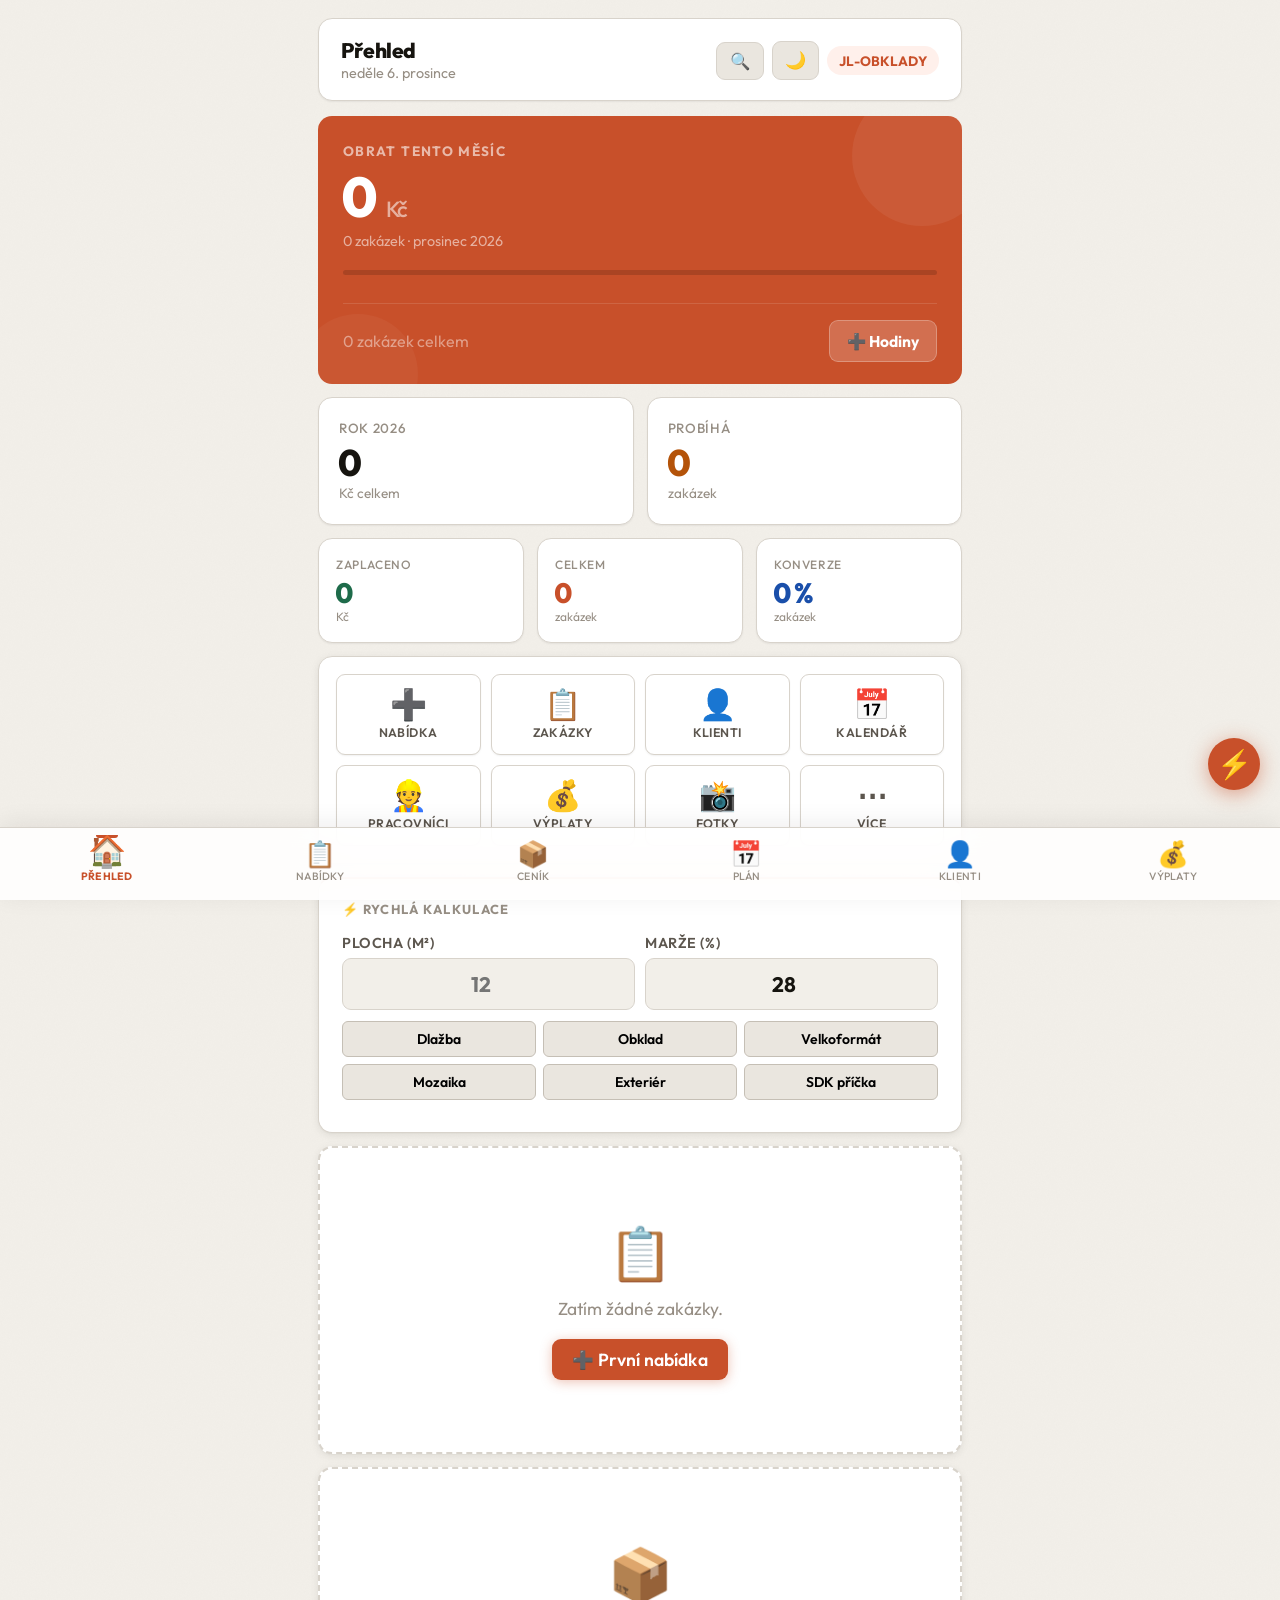
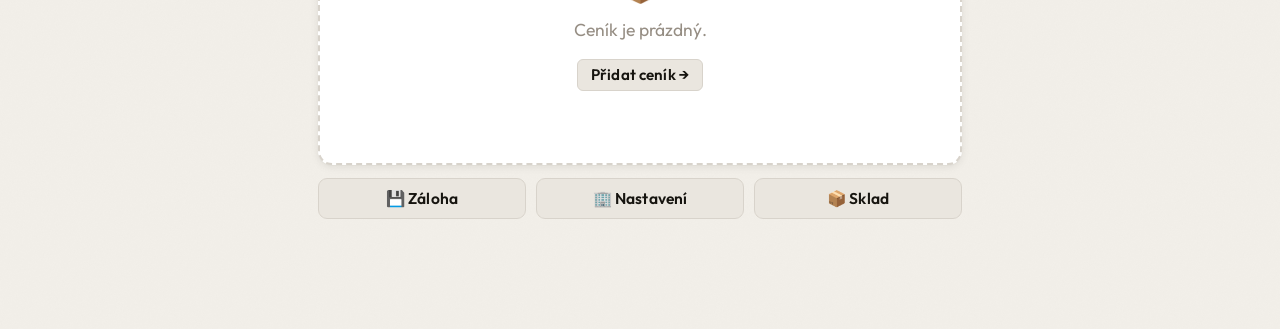
==== commit a9a28644: "Add files via upload" ====
--- a/index.html
+++ b/index.html
@@ -171,7 +171,8 @@
   padding: 0;
 }
 html {
-  font-size: 18px;
+  /* clamp: min 16px, max 20px, škáluje plynule se šíří displeje */
+  font-size: clamp(16px, 4.5vw, 20px);
   -webkit-text-size-adjust: 100%;
   scroll-behavior: smooth;
 }
@@ -182,16 +183,30 @@
   min-height: 100dvh;
   -webkit-font-smoothing: antialiased;
   overscroll-behavior: none;
+  margin: 0;
+  padding: 0;
+  width: 100%;
   /* Texture overlay — jemný šum */
   background-image: url("data:image/svg+xml,%3Csvg xmlns='http://www.w3.org/2000/svg' width='200' height='200'%3E%3Cfilter id='n'%3E%3CfeTurbulence type='fractalNoise' baseFrequency='0.85' numOctaves='4' stitchTiles='stitch'/%3E%3CfeColorMatrix type='saturate' values='0'/%3E%3C/filter%3E%3Crect width='200' height='200' filter='url(%23n)' opacity='0.025'/%3E%3C/svg%3E");
 }
 
 /* ── LAYOUT ───────────────────────────────────────────────── */
 .app {
-  max-width: 680px;
-  margin: 0 auto;
-  padding: 0.9rem 0.9rem calc(5.5rem + env(safe-area-inset-bottom, 0px));
+  /* Mobil: plná šíře obrazovky BEZ max-width zúžení */
+  width: 100%;
+  max-width: 100%;
+  margin: 0;
+  padding: 0.75rem 0.75rem calc(5.5rem + env(safe-area-inset-bottom, 0px));
   min-height: 100dvh;
+  box-sizing: border-box;
+}
+/* Tablet / desktop — teprve od 600px začneme centrovat */
+@media (min-width: 600px) {
+  .app {
+    max-width: 680px;
+    margin: 0 auto;
+    padding: 0.9rem 0.9rem calc(5.5rem + env(safe-area-inset-bottom, 0px));
+  }
 }
 
 /* ── HEADER BAR ───────────────────────────────────────────── */
@@ -574,10 +589,10 @@
 .toast {
   position: fixed;
   bottom: calc(5.2rem + env(safe-area-inset-bottom, 0px));
-  left: 1rem;
-  right: 1rem;
-  max-width: 640px;
-  margin: 0 auto;
+  left: 0.75rem;
+  right: 0.75rem;
+  max-width: none;
+  margin: 0;
   /* Glassmorphism toast */
   background: rgba(22, 20, 15, 0.92);
   backdrop-filter: blur(20px);
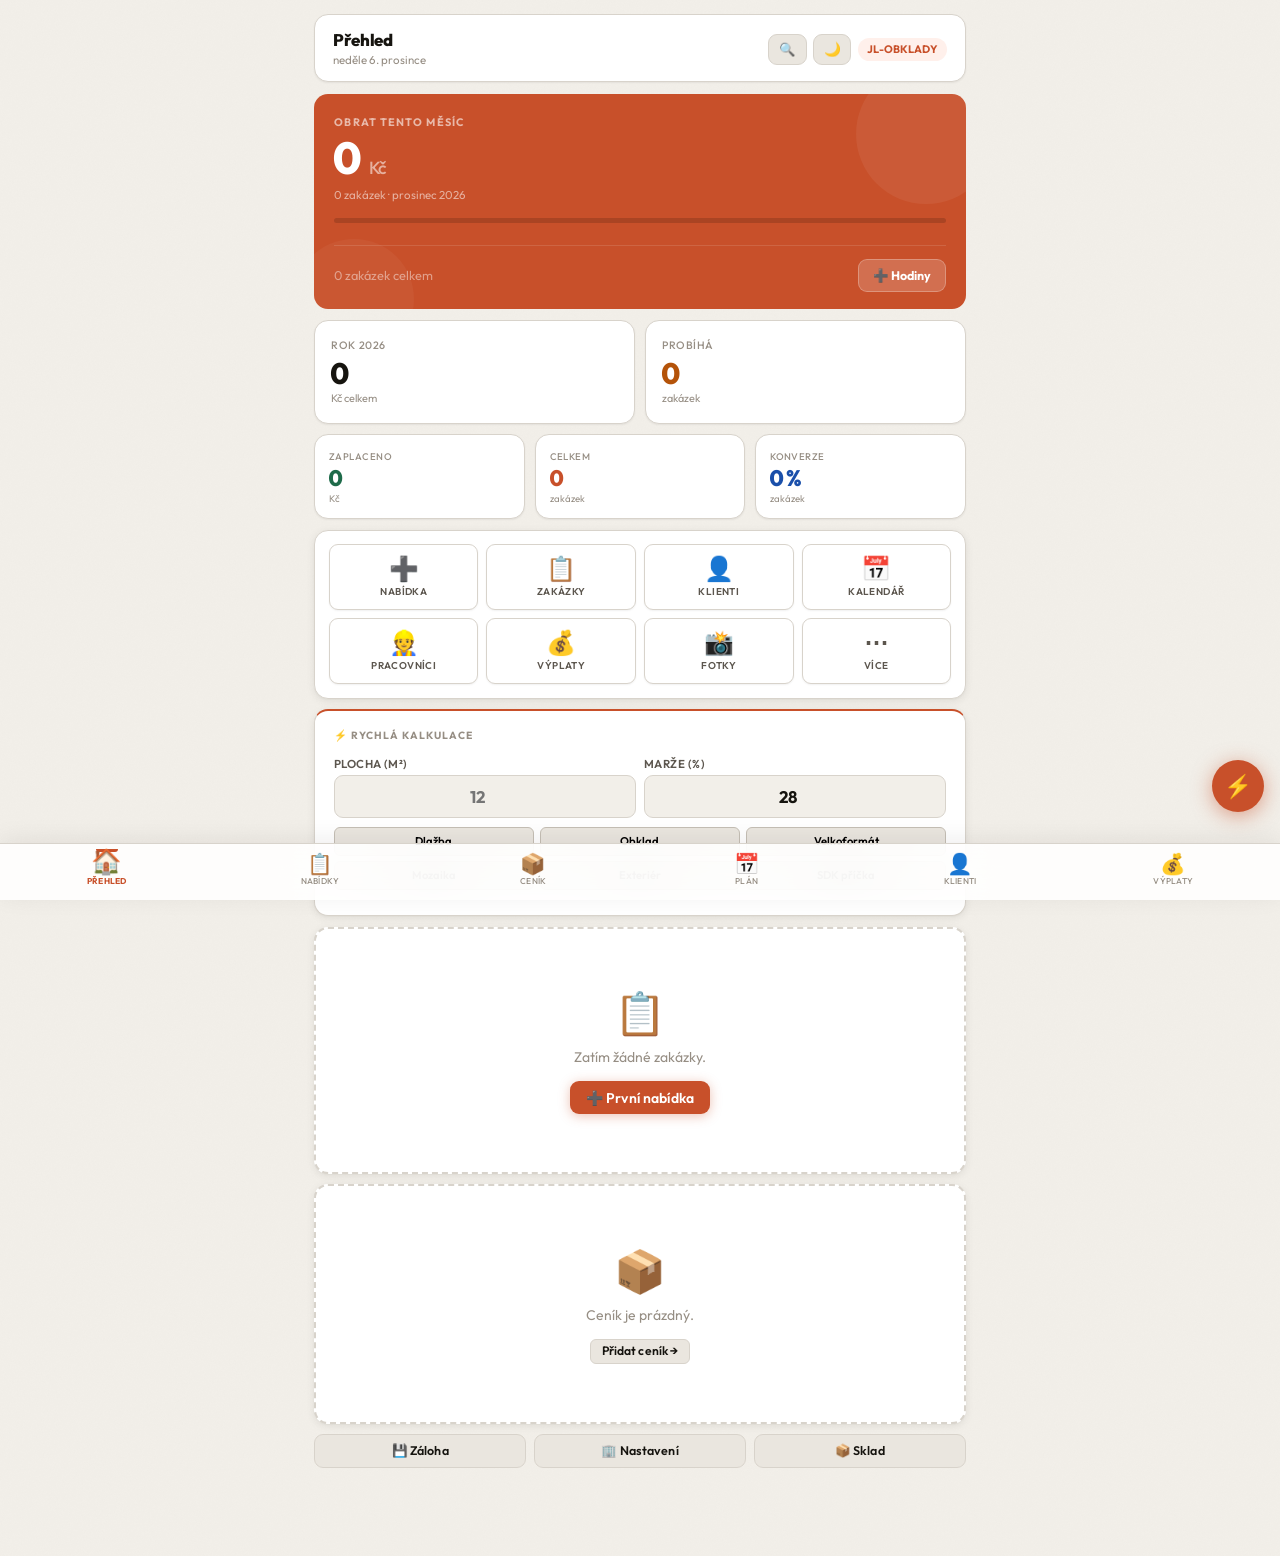
==== commit 1ac438a3: "Add files via upload" ====
--- a/index.html
+++ b/index.html
@@ -171,11 +171,12 @@
   padding: 0;
 }
 html {
-  /* clamp: min 16px, max 20px, škáluje plynule se šíří displeje */
-  font-size: clamp(16px, 4.5vw, 20px);
+  font-size: 16px;
   -webkit-text-size-adjust: 100%;
   scroll-behavior: smooth;
-}
+  box-sizing: border-box;
+}
+*, *::before, *::after { box-sizing: border-box; }
 body {
   font-family: var(--f-body);
   background: var(--c-bg);
@@ -192,15 +193,14 @@
 
 /* ── LAYOUT ───────────────────────────────────────────────── */
 .app {
-  /* Mobil: plná šíře obrazovky BEZ max-width zúžení */
+  /* KRITICKÁ OPRAVA: žádné max-width omezení na mobilu */
   width: 100%;
   max-width: 100%;
   margin: 0;
   padding: 0.75rem 0.75rem calc(5.5rem + env(safe-area-inset-bottom, 0px));
   min-height: 100dvh;
-  box-sizing: border-box;
-}
-/* Tablet / desktop — teprve od 600px začneme centrovat */
+}
+/* Tablety a desktop — od 600px centrujeme */
 @media (min-width: 600px) {
   .app {
     max-width: 680px;
@@ -592,7 +592,6 @@
   left: 0.75rem;
   right: 0.75rem;
   max-width: none;
-  margin: 0;
   /* Glassmorphism toast */
   background: rgba(22, 20, 15, 0.92);
   backdrop-filter: blur(20px);
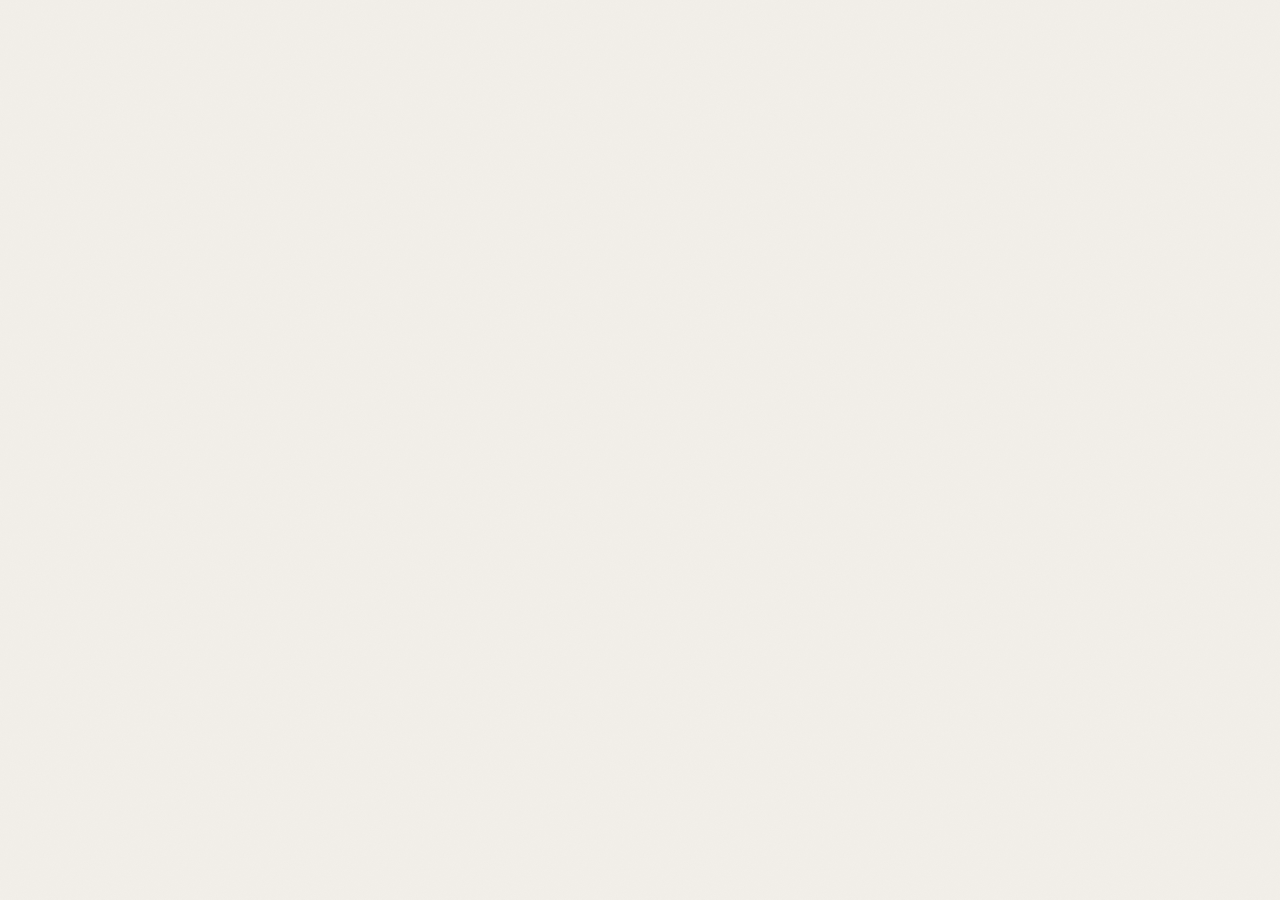
==== commit 196776be: "Add files via upload" ====
--- a/index.html
+++ b/index.html
@@ -1066,6 +1066,7 @@
 <script src="js/utils.js"></script>
 <script src="js/dashboard.js"></script>
 <script src="js/ceniky.js"></script>
+<script src="js/mapei.js"></script>
 <script src="js/nabidky-new.js"></script>
 <script src="js/nabidky.js"></script>
 <script src="js/nabidka-detail.js"></script>
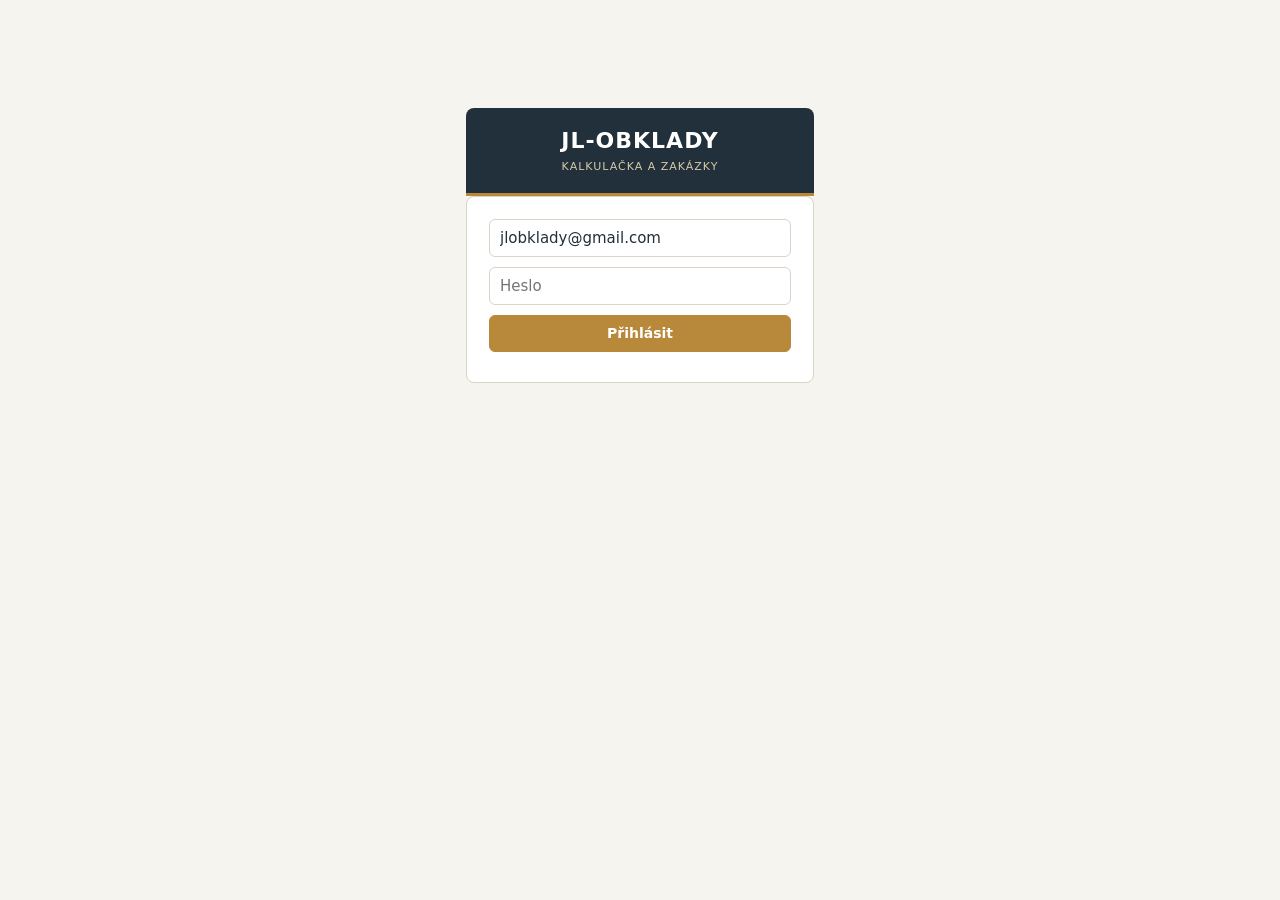
==== commit 415b1457: "Nová aplikace JL-OBKLADY (PWA, Supabase): nabídky, kontakty, ceníky, PDF Co-Authored-By: Claude Sonn" ====
--- a/index.html
+++ b/index.html
@@ -1,1094 +1,20 @@
-<!DOCTYPE html>
+<!doctype html>
 <html lang="cs">
 <head>
-<meta charset="UTF-8">
-<meta name="viewport" content="width=device-width, initial-scale=1.0, user-scalable=no">
-<title>JL-OBKLADY CN</title>
-<meta name="application-name" content="JL-OBKLADY CN">
-<meta name="theme-color" content="#0F0E0C">
-<meta name="mobile-web-app-capable" content="yes">
-<meta name="apple-mobile-web-app-capable" content="yes">
-<meta name="apple-mobile-web-app-status-bar-style" content="black-translucent">
-<meta name="apple-mobile-web-app-title" content="JL-OBKLADY">
-<link rel="apple-touch-icon" href="icon-192.png">
-<link rel="manifest" href="manifest.json">
-<!-- Nové fonty 2026: Syne (display) + Outfit (body) — výrazné, řemeslné -->
-<link href="https://fonts.googleapis.com/css2?family=Syne:wght@700;800&family=Outfit:wght@300;400;500;600;700&display=swap" rel="stylesheet">
-<style>
-/* ═══════════════════════════════════════════════════════════
-   JL-OBKLADY CN — Design System v4  (CP4 2026)
-   Aesthetic: Industrial Craft — terakota × černá × cement
-   Font: Syne (display) + Outfit (body)
-═══════════════════════════════════════════════════════════ */
-
-/* ── TOKENY ───────────────────────────────────────────────── */
-:root {
-  /* Paleta — terakota + cement + grafit */
-  --c-terra:      #C8502A;
-  --c-terra2:     #E8734A;
-  --c-terra-dark: #9A3A1A;
-  --c-terra-soft: #FFF0EB;
-  --c-terra-glow: rgba(200, 80, 42, 0.18);
-
-  /* Povrchy */
-  --c-bg:       #F2EFE9;
-  --c-surface:  #FFFFFF;
-  --c-s2:       #EAE6DF;
-  --c-s3:       #DEDBD4;
-  --c-border:   #D8D3CB;
-  --c-border2:  #C5BFB5;
-
-  /* Texty */
-  --c-ink:      #16140F;
-  --c-ink2:     #5C564E;
-  --c-ink3:     #968E84;
-
-  /* Sémantické */
-  --c-green:    #1E6B4A;
-  --c-green-s:  #EBF7F2;
-  --c-blue:     #1A4FAA;
-  --c-blue-s:   #EBF0FC;
-  --c-red:      #C41A1A;
-  --c-red-s:    #FEF0F0;
-  --c-amber:    #B45309;
-  --c-amber-s:  #FEFCE8;
-
-  /* Typografie */
-  --f-display: 'Syne', 'Georgia', serif;
-  --f-body:    'Outfit', -apple-system, BlinkMacSystemFont, sans-serif;
-
-  /* Geometrie */
-  --r:     14px;
-  --r-sm:  9px;
-  --r-xs:  6px;
-  --r-pill: 100px;
-
-  /* Stíny */
-  --sh-xs: 0 1px 2px rgba(22,20,15,0.06);
-  --sh-sm: 0 2px 8px rgba(22,20,15,0.08), 0 1px 2px rgba(22,20,15,0.04);
-  --sh:    0 4px 16px rgba(22,20,15,0.10), 0 1px 4px rgba(22,20,15,0.05);
-  --sh-lg: 0 12px 40px rgba(22,20,15,0.14), 0 4px 12px rgba(22,20,15,0.06);
-  --sh-glow: 0 0 0 3px var(--c-terra-glow);
-
-  /* ── ZPĚTNÁ KOMPATIBILITA — staré proměnné jako aliasy ────
-     Zajišťuje funkčnost nepřepsaných JS souborů bez nutnosti
-     jejich úpravy. Nové soubory používají --c-* přímo.
-  ────────────────────────────────────────────────────────── */
-  --accent:      var(--c-terra);
-  --accent2:     var(--c-terra2);
-  --accent-dark: var(--c-terra-dark);
-  --accent-soft: var(--c-terra-soft);
-  --bg:          var(--c-bg);
-  --surface:     var(--c-surface);
-  --surface2:    var(--c-s2);
-  --surface3:    var(--c-s3);
-  --border:      var(--c-border);
-  --border2:     var(--c-border2);
-  --text:        var(--c-ink);
-  --text2:       var(--c-ink2);
-  --text3:       var(--c-ink3);
-  --green:       var(--c-green);
-  --green-soft:  var(--c-green-s);
-  --blue:        var(--c-blue);
-  --blue-soft:   var(--c-blue-s);
-  --red:         var(--c-red);
-  --red-soft:    var(--c-red-s);
-  --yellow:      var(--c-amber);
-  --yellow-soft: var(--c-amber-s);
-  --radius:      var(--r);
-  --radius-sm:   var(--r-sm);
-  --radius-xs:   var(--r-xs);
-  --shadow:      var(--sh);
-  --shadow-sm:   var(--sh-sm);
-  --shadow-lg:   var(--sh-lg);
-  --font:        var(--f-body);
-  --font-serif:  var(--f-display);
-
-  /* Přechody */
-  --ease: cubic-bezier(0.22, 1, 0.36, 1);
-  --ease-bounce: cubic-bezier(0.34, 1.56, 0.64, 1);
-  --dur: 180ms;
-}
-
-/* ── DARK MODE ────────────────────────────────────────────── */
-@media (prefers-color-scheme: dark) {
-  :root {
-    --c-bg:      #0F0E0C;
-    --c-surface: #1A1814;
-    --c-s2:      #232019;
-    --c-s3:      #2C2922;
-    --c-border:  #302D27;
-    --c-border2: #3D3930;
-    --c-ink:     #F0EDE8;
-    --c-ink2:    #8A8278;
-    --c-ink3:    #5C5850;
-    --c-terra-soft: #2A1608;
-    --c-green-s: #0E1F17;
-    --c-blue-s:  #0B1428;
-    --c-red-s:   #1F0A0A;
-    --c-amber-s: #1A1100;
-  }
-}
-
-/* ── MANUAL DARK MODE (toggle) ────────────────────────────── */
-[data-theme="dark"] {
-  --c-bg:      #0F0E0C;
-  --c-surface: #1A1814;
-  --c-s2:      #232019;
-  --c-s3:      #2C2922;
-  --c-border:  #302D27;
-  --c-border2: #3D3930;
-  --c-ink:     #F0EDE8;
-  --c-ink2:    #8A8278;
-  --c-ink3:    #5C5850;
-  --c-terra-soft: #2A1608;
-  --c-green-s: #0E1F17;
-  --c-blue-s:  #0B1428;
-  --c-red-s:   #1F0A0A;
-  --c-amber-s: #1A1100;
-}
-[data-theme="light"] {
-  --c-bg:      #F2EFE9;
-  --c-surface: #FFFFFF;
-  --c-s2:      #EAE6DF;
-  --c-s3:      #DEDBD4;
-  --c-border:  #D8D3CB;
-  --c-border2: #C5BFB5;
-  --c-ink:     #16140F;
-  --c-ink2:    #5C564E;
-  --c-ink3:    #968E84;
-  --c-terra-soft: #FFF0EB;
-  --c-green-s: #EBF7F2;
-  --c-blue-s:  #EBF0FC;
-  --c-red-s:   #FEF0F0;
-  --c-amber-s: #FEFCE8;
-}
-
-/* ── RESET ────────────────────────────────────────────────── */
-*, *::before, *::after {
-  box-sizing: border-box;
-  margin: 0;
-  padding: 0;
-}
-html {
-  font-size: 16px;
-  -webkit-text-size-adjust: 100%;
-  scroll-behavior: smooth;
-  box-sizing: border-box;
-}
-*, *::before, *::after { box-sizing: border-box; }
-body {
-  font-family: var(--f-body);
-  background: var(--c-bg);
-  color: var(--c-ink);
-  min-height: 100dvh;
-  -webkit-font-smoothing: antialiased;
-  overscroll-behavior: none;
-  margin: 0;
-  padding: 0;
-  width: 100%;
-  /* Texture overlay — jemný šum */
-  background-image: url("data:image/svg+xml,%3Csvg xmlns='http://www.w3.org/2000/svg' width='200' height='200'%3E%3Cfilter id='n'%3E%3CfeTurbulence type='fractalNoise' baseFrequency='0.85' numOctaves='4' stitchTiles='stitch'/%3E%3CfeColorMatrix type='saturate' values='0'/%3E%3C/filter%3E%3Crect width='200' height='200' filter='url(%23n)' opacity='0.025'/%3E%3C/svg%3E");
-}
-
-/* ── LAYOUT ───────────────────────────────────────────────── */
-.app {
-  /* KRITICKÁ OPRAVA: žádné max-width omezení na mobilu */
-  width: 100%;
-  max-width: 100%;
-  margin: 0;
-  padding: 0.75rem 0.75rem calc(5.5rem + env(safe-area-inset-bottom, 0px));
-  min-height: 100dvh;
-}
-/* Tablety a desktop — od 600px centrujeme */
-@media (min-width: 600px) {
-  .app {
-    max-width: 680px;
-    margin: 0 auto;
-    padding: 0.9rem 0.9rem calc(5.5rem + env(safe-area-inset-bottom, 0px));
-  }
-}
-
-/* ── HEADER BAR ───────────────────────────────────────────── */
-.header-bar {
-  background: var(--c-ink);
-  color: white;
-  padding: 1.1rem 1.25rem;
-  border-radius: var(--r);
-  margin-bottom: 0.9rem;
-  display: flex;
-  align-items: center;
-  gap: 0.8rem;
-  box-shadow: var(--sh-lg);
-  position: relative;
-  overflow: hidden;
-  /* Terakota accent strip vlevo */
-  border-left: 3.5px solid var(--c-terra);
-}
-.header-bar::after {
-  content: '';
-  position: absolute;
-  top: -40%;
-  right: -10%;
-  width: 180px;
-  height: 180px;
-  background: radial-gradient(ellipse, var(--c-terra-glow) 0%, transparent 70%);
-  pointer-events: none;
-}
-.header-bar h1 {
-  font-family: var(--f-display);
-  font-size: 1.3rem;
-  font-weight: 800;
-  letter-spacing: -0.02em;
-  line-height: 1.15;
-}
-.header-bar .subtitle {
-  font-size: 0.7rem;
-  color: rgba(255,255,255,0.45);
-  margin-top: 2px;
-  font-weight: 400;
-}
-.header-bar .logo {
-  font-size: 1.5rem;
-  flex-shrink: 0;
-  filter: drop-shadow(0 2px 4px rgba(0,0,0,0.3));
-}
-
-/* ── CARDS ────────────────────────────────────────────────── */
-.card {
-  background: var(--c-surface);
-  border-radius: var(--r);
-  padding: 1.1rem 1.15rem;
-  margin-bottom: 0.8rem;
-  box-shadow: var(--sh-sm);
-  border: 1px solid var(--c-border);
-  position: relative;
-  overflow: hidden;
-  /* Vstupní animace */
-  animation: cardIn var(--dur) var(--ease) both;
-}
-.card-title {
-  font-size: 0.65rem;
-  font-weight: 700;
-  text-transform: uppercase;
-  letter-spacing: 0.1em;
-  color: var(--c-ink3);
-  margin-bottom: 0.85rem;
-}
-/* Accent border variant */
-.card-accent { border-top: 2.5px solid var(--c-terra); }
-.card-success { border-top: 2.5px solid var(--c-green); }
-.card-info    { border-top: 2.5px solid var(--c-blue); }
-.card-warn    { border-top: 2.5px solid var(--c-amber); }
-
-/* ── BOTTOM NAV ───────────────────────────────────────────── */
-.bottom-nav {
-  position: fixed;
-  bottom: 0; left: 0; right: 0;
-  z-index: 100;
-  /* Glass morphism */
-  background: rgba(var(--c-surface-raw, 255,255,255), 0.88);
-  backdrop-filter: saturate(180%) blur(24px);
-  -webkit-backdrop-filter: saturate(180%) blur(24px);
-  border-top: 1px solid var(--c-border);
-  box-shadow: 0 -4px 24px rgba(22,20,15,0.07);
-  display: flex;
-  justify-content: space-around;
-  align-items: center;
-  padding: 0.35rem 0 max(0.55rem, env(safe-area-inset-bottom, 0.35rem));
-}
-@media (prefers-color-scheme: dark) {
-  .bottom-nav {
-    background: rgba(26,24,20,0.92);
-  }
-}
-[data-theme="dark"] .bottom-nav {
-  background: rgba(26,24,20,0.92);
-}
-.nav-item {
-  display: flex;
-  flex-direction: column;
-  align-items: center;
-  gap: 2px;
-  background: none;
-  border: none;
-  cursor: pointer;
-  font-family: var(--f-body);
-  font-size: 0.53rem;
-  font-weight: 500;
-  color: var(--c-ink3);
-  padding: 0.3rem 0.4rem;
-  border-radius: 10px;
-  transition: color var(--dur) var(--ease), transform var(--dur) var(--ease-bounce);
-  flex: 1;
-  min-width: 0;
-  text-transform: uppercase;
-  letter-spacing: 0.03em;
-  position: relative;
-}
-.nav-item .icon {
-  font-size: 1.28rem;
-  line-height: 1;
-  transition: transform var(--dur) var(--ease-bounce);
-}
-.nav-item.active {
-  color: var(--c-terra);
-  font-weight: 700;
-}
-.nav-item.active .icon { transform: scale(1.2) translateY(-2px); }
-/* Active indicator dot */
-.nav-item.active::before {
-  content: '';
-  position: absolute;
-  top: 0;
-  left: 50%;
-  transform: translateX(-50%);
-  width: 22px;
-  height: 2.5px;
-  border-radius: 0 0 3px 3px;
-  background: var(--c-terra);
-  transition: width var(--dur) var(--ease);
-}
-.nav-item:active { transform: scale(0.92); }
-
-/* ── BUTTONS ──────────────────────────────────────────────── */
-.btn {
-  display: inline-flex;
-  align-items: center;
-  justify-content: center;
-  gap: 0.35rem;
-  padding: 0.6rem 1rem;
-  border-radius: var(--r-sm);
-  border: none;
-  cursor: pointer;
-  font-family: var(--f-body);
-  font-size: 0.875rem;
-  font-weight: 600;
-  line-height: 1;
-  transition:
-    background var(--dur) var(--ease),
-    transform   var(--dur) var(--ease-bounce),
-    box-shadow  var(--dur) var(--ease);
-  text-decoration: none;
-  white-space: nowrap;
-  -webkit-tap-highlight-color: transparent;
-  position: relative;
-  overflow: hidden;
-  letter-spacing: 0.01em;
-}
-/* Ripple effect */
-.btn::after {
-  content: '';
-  position: absolute;
-  inset: 0;
-  background: rgba(255,255,255,0);
-  transition: background var(--dur);
-  border-radius: inherit;
-}
-.btn:active::after { background: rgba(255,255,255,0.12); }
-.btn:active { transform: scale(0.96); }
-
-.btn-primary {
-  background: var(--c-terra);
-  color: white;
-  box-shadow: 0 2px 12px rgba(200,80,42,0.35);
-}
-.btn-primary:hover { background: var(--c-terra-dark); box-shadow: 0 4px 20px rgba(200,80,42,0.45); }
-
-.btn-secondary {
-  background: var(--c-s2);
-  color: var(--c-ink);
-  border: 1px solid var(--c-border);
-}
-.btn-secondary:hover { background: var(--c-s3); }
-
-.btn-success {
-  background: var(--c-green);
-  color: white;
-  box-shadow: 0 2px 10px rgba(30,107,74,0.3);
-}
-.btn-danger {
-  background: var(--c-red-s);
-  color: var(--c-red);
-  border: 1px solid #FECACA;
-}
-.btn-ghost {
-  background: transparent;
-  color: var(--c-terra);
-  font-weight: 600;
-}
-.btn-ink {
-  background: var(--c-ink);
-  color: white;
-  box-shadow: var(--sh);
-}
-
-.btn-sm  { padding: 0.35rem 0.65rem; font-size: 0.76rem; border-radius: var(--r-xs); }
-.btn-xs  { padding: 0.25rem 0.5rem;  font-size: 0.68rem; border-radius: 5px; }
-.btn-full { width: 100%; margin-top: 0.5rem; }
-.btn-icon { width: 36px; height: 36px; padding: 0; border-radius: var(--r-xs); font-size: 1rem; }
-
-/* ── FORMS ────────────────────────────────────────────────── */
-.field { margin-bottom: 0.8rem; }
-.field label {
-  font-size: 0.72rem;
-  font-weight: 600;
-  color: var(--c-ink2);
-  display: block;
-  margin-bottom: 0.28rem;
-  text-transform: uppercase;
-  letter-spacing: 0.04em;
-}
-.field input,
-.field select,
-.field textarea {
-  width: 100%;
-  padding: 0.62rem 0.85rem;
-  border: 1.5px solid var(--c-border);
-  border-radius: var(--r-sm);
-  font-family: var(--f-body);
-  font-size: 0.9rem;
-  background: var(--c-bg);
-  color: var(--c-ink);
-  transition:
-    border-color var(--dur) var(--ease),
-    box-shadow   var(--dur) var(--ease),
-    background   var(--dur) var(--ease);
-  -webkit-appearance: none;
-  appearance: none;
-}
-.field input:focus,
-.field select:focus,
-.field textarea:focus {
-  outline: none;
-  border-color: var(--c-terra);
-  background: var(--c-surface);
-  box-shadow: var(--sh-glow);
-}
-.field textarea { resize: vertical; min-height: 68px; line-height: 1.55; }
-.field-row { display: flex; gap: 0.55rem; }
-.field-row .field { flex: 1; min-width: 0; }
-
-/* ── STATS CARDS ──────────────────────────────────────────── */
-.stats-row {
-  display: grid;
-  grid-template-columns: 1fr 1fr;
-  gap: 0.65rem;
-  margin-bottom: 0.8rem;
-}
-.stat-card {
-  background: var(--c-surface);
-  border-radius: var(--r);
-  padding: 1rem;
-  border: 1px solid var(--c-border);
-  box-shadow: var(--sh-xs);
-  cursor: pointer;
-  transition:
-    transform  var(--dur) var(--ease-bounce),
-    box-shadow var(--dur) var(--ease);
-  position: relative;
-  overflow: hidden;
-}
-.stat-card::before {
-  content: '';
-  position: absolute;
-  inset: 0;
-  background: linear-gradient(135deg, transparent 60%, var(--c-terra-glow));
-  opacity: 0;
-  transition: opacity var(--dur);
-}
-.stat-card:hover::before { opacity: 1; }
-.stat-card:active { transform: scale(0.96); box-shadow: var(--sh-xs); }
-.stat-val {
-  font-family: var(--f-display);
-  font-size: 1.7rem;
-  font-weight: 800;
-  color: var(--c-ink);
-  line-height: 1;
-  margin-bottom: 0.18rem;
-  letter-spacing: -0.02em;
-}
-.stat-label {
-  font-size: 0.67rem;
-  color: var(--c-ink3);
-  font-weight: 500;
-  text-transform: uppercase;
-  letter-spacing: 0.05em;
-}
-.stat-trend {
-  position: absolute;
-  top: 0.7rem;
-  right: 0.8rem;
-  font-size: 0.65rem;
-  font-weight: 700;
-  padding: 0.15rem 0.4rem;
-  border-radius: var(--r-pill);
-}
-.stat-trend.up   { background: var(--c-green-s); color: var(--c-green); }
-.stat-trend.down { background: var(--c-red-s);   color: var(--c-red); }
-
-/* ── RESULT BOX ───────────────────────────────────────────── */
-.result-box {
-  background: var(--c-s2);
-  border-radius: var(--r-sm);
-  padding: 0.85rem 1rem;
-  margin-top: 0.7rem;
-}
-.result-row {
-  display: flex;
-  justify-content: space-between;
-  align-items: center;
-  padding: 0.32rem 0;
-  border-bottom: 1px solid var(--c-border);
-  font-size: 0.875rem;
-}
-.result-row:last-child { border-bottom: none; font-weight: 700; font-size: 1rem; }
-.result-row .val { color: var(--c-terra); font-weight: 600; }
-
-/* ── BADGES ───────────────────────────────────────────────── */
-.badge {
-  display: inline-flex;
-  align-items: center;
-  padding: 0.18rem 0.52rem;
-  border-radius: var(--r-pill);
-  font-size: 0.68rem;
-  font-weight: 700;
-  letter-spacing: 0.03em;
-  text-transform: uppercase;
-}
-.badge-green  { background: var(--c-green-s); color: var(--c-green); }
-.badge-orange { background: var(--c-terra-soft); color: var(--c-terra-dark); }
-.badge-blue   { background: var(--c-blue-s); color: var(--c-blue); }
-.badge-gray   { background: var(--c-s2); color: var(--c-ink2); }
-.badge-red    { background: var(--c-red-s); color: var(--c-red); }
-.badge-amber  { background: var(--c-amber-s); color: var(--c-amber); }
-
-/* ── TABLES ───────────────────────────────────────────────── */
-table { width: 100%; border-collapse: collapse; }
-th {
-  font-size: 0.65rem;
-  font-weight: 700;
-  text-transform: uppercase;
-  letter-spacing: 0.08em;
-  color: var(--c-ink3);
-  padding: 0.5rem 0.7rem;
-  text-align: left;
-  border-bottom: 2px solid var(--c-border);
-  background: var(--c-s2);
-}
-td {
-  padding: 0.62rem 0.7rem;
-  border-bottom: 1px solid var(--c-s2);
-  font-size: 0.875rem;
-  vertical-align: middle;
-}
-tr:last-child td { border-bottom: none; }
-tr:hover td { background: var(--c-s2); }
-
-/* ── TOAST ────────────────────────────────────────────────── */
-.toast {
-  position: fixed;
-  bottom: calc(5.2rem + env(safe-area-inset-bottom, 0px));
-  left: 0.75rem;
-  right: 0.75rem;
-  max-width: none;
-  /* Glassmorphism toast */
-  background: rgba(22, 20, 15, 0.92);
-  backdrop-filter: blur(20px);
-  -webkit-backdrop-filter: blur(20px);
-  color: white;
-  padding: 0.85rem 1.1rem;
-  border-radius: var(--r-sm);
-  font-size: 0.875rem;
-  font-weight: 500;
-  opacity: 0;
-  pointer-events: none;
-  transition:
-    opacity   0.22s var(--ease),
-    transform 0.22s var(--ease-bounce);
-  transform: translateY(10px) scale(0.97);
-  z-index: 9999;
-  box-shadow: var(--sh-lg);
-  display: flex;
-  align-items: center;
-  gap: 0.6rem;
-  border-left: 3.5px solid transparent;
-}
-.toast.show {
-  opacity: 1;
-  transform: translateY(0) scale(1);
-}
-.toast.toast-ok  { border-left-color: #22C55E; }
-.toast.toast-err {
-  border-left-color: #EF4444;
-  background: rgba(30, 8, 8, 0.93);
-}
-
-/* ── MODALS ───────────────────────────────────────────────── */
-.modal-overlay {
-  position: fixed;
-  inset: 0;
-  background: rgba(22,20,15,0.5);
-  backdrop-filter: blur(6px);
-  -webkit-backdrop-filter: blur(6px);
-  z-index: 300;
-  display: flex;
-  align-items: flex-end;
-}
-.modal {
-  background: var(--c-surface);
-  border-radius: var(--r) var(--r) 0 0;
-  padding: 1.5rem 1.2rem;
-  width: 100%;
-  max-height: 88vh;
-  overflow-y: auto;
-  /* Pull handle */
-  position: relative;
-}
-.modal::before {
-  content: '';
-  position: absolute;
-  top: 0.5rem;
-  left: 50%;
-  transform: translateX(-50%);
-  width: 36px;
-  height: 3.5px;
-  border-radius: var(--r-pill);
-  background: var(--c-border2);
-}
-.modal h2 {
-  font-family: var(--f-display);
-  font-size: 1.2rem;
-  font-weight: 800;
-  margin-bottom: 1rem;
-  margin-top: 0.5rem;
-}
-
-/* ── CANVAS ───────────────────────────────────────────────── */
-canvas {
-  border: 1.5px solid var(--c-border);
-  border-radius: var(--r-sm);
-  width: 100%;
-  touch-action: none;
-  display: block;
-  background: #FAFAF8;
-}
-
-/* ── EMPTY STATE ──────────────────────────────────────────── */
-.empty {
-  text-align: center;
-  padding: 2.5rem 1rem;
-  color: var(--c-ink3);
-}
-.empty .icon { font-size: 2.6rem; margin-bottom: 0.5rem; display: block; }
-.empty p { font-size: 0.875rem; line-height: 1.5; }
-
-/* ── SECTION TITLE ────────────────────────────────────────── */
-.section-title {
-  font-family: var(--f-display);
-  font-size: 1.1rem;
-  font-weight: 800;
-  margin-bottom: 0.3rem;
-}
-.divider { border: none; border-top: 1px solid var(--c-border); margin: 0.7rem 0; }
-
-/* ── PIN ──────────────────────────────────────────────────── */
-.pin-dot {
-  width: 15px; height: 15px;
-  border-radius: 50%;
-  background: var(--c-border);
-  border: 2px solid var(--c-border2);
-  transition: background var(--dur) var(--ease-bounce),
-              transform  var(--dur) var(--ease-bounce);
-}
-.pin-dot.filled {
-  background: var(--c-terra);
-  border-color: var(--c-terra);
-  transform: scale(1.15);
-}
-
-/* ── CHIPS ────────────────────────────────────────────────── */
-.chip {
-  display: inline-flex;
-  align-items: center;
-  gap: 0.25rem;
-  padding: 0.25rem 0.6rem;
-  border-radius: var(--r-pill);
-  font-size: 0.72rem;
-  font-weight: 600;
-  border: 1.5px solid var(--c-border);
-  background: var(--c-surface);
-  cursor: pointer;
-  transition: all var(--dur) var(--ease);
-}
-.chip.active {
-  background: var(--c-terra);
-  border-color: var(--c-terra);
-  color: white;
-}
-
-/* ── GLOBAL SEARCH ────────────────────────────────────────── */
-#global-search-bar {
-  display: none;
-  position: fixed;
-  inset: 0;
-  z-index: 500;
-  background: rgba(22,20,15,0.6);
-  backdrop-filter: blur(10px);
-  padding: 1rem;
-  align-items: flex-start;
-  padding-top: max(env(safe-area-inset-top, 1rem), 1rem);
-}
-#global-search-bar.show { display: flex; flex-direction: column; }
-#global-search-input {
-  width: 100%;
-  padding: 0.9rem 1.1rem;
-  border: 2px solid var(--c-terra);
-  border-radius: var(--r);
-  font-family: var(--f-body);
-  font-size: 1rem;
-  font-weight: 500;
-  background: var(--c-surface);
-  color: var(--c-ink);
-  box-shadow: var(--sh-lg), var(--sh-glow);
-  margin-bottom: 0.6rem;
-}
-#global-search-input:focus { outline: none; }
-#global-search-results {
-  width: 100%;
-  max-height: 70dvh;
-  overflow-y: auto;
-  background: var(--c-surface);
-  border-radius: var(--r);
-  box-shadow: var(--sh-lg);
-}
-
-/* ── NOTIFICATION BADGE ───────────────────────────────────── */
-.notif-badge {
-  position: absolute;
-  top: -4px;
-  right: -4px;
-  width: 16px;
-  height: 16px;
-  background: var(--c-red);
-  color: white;
-  font-size: 0.55rem;
-  font-weight: 800;
-  border-radius: 50%;
-  display: flex;
-  align-items: center;
-  justify-content: center;
-  border: 2px solid var(--c-surface);
-  animation: notifPop 0.35s var(--ease-bounce) both;
-}
-
-/* ── PROGRESS BAR ─────────────────────────────────────────── */
-.progress-bar {
-  height: 6px;
-  background: var(--c-s2);
-  border-radius: var(--r-pill);
-  overflow: hidden;
-}
-.progress-bar-fill {
-  height: 100%;
-  background: var(--c-terra);
-  border-radius: var(--r-pill);
-  transition: width 0.5s var(--ease);
-}
-
-/* ── SKELETON LOADER ──────────────────────────────────────── */
-.skeleton {
-  background: linear-gradient(
-    90deg,
-    var(--c-s2) 25%,
-    var(--c-s3) 50%,
-    var(--c-s2) 75%
-  );
-  background-size: 200% 100%;
-  animation: shimmer 1.4s infinite;
-  border-radius: var(--r-xs);
-}
-@keyframes shimmer {
-  0%   { background-position: 200% 0; }
-  100% { background-position: -200% 0; }
-}
-
-/* ── OFFLINE BANNER ───────────────────────────────────────── */
-#offline-banner {
-  position: fixed;
-  top: 0; left: 0; right: 0;
-  z-index: 9998;
-  background: var(--c-ink);
-  color: white;
-  padding: 0.38rem 1rem;
-  font-size: 0.72rem;
-  font-weight: 600;
-  text-align: center;
-  display: flex;
-  align-items: center;
-  justify-content: center;
-  gap: 0.5rem;
-  border-bottom: 2px solid var(--c-terra);
-}
-
-/* ── FAB ──────────────────────────────────────────────────── */
-#fab-container {
-  position: fixed;
-  bottom: calc(5.5rem + env(safe-area-inset-bottom, 0px));
-  right: 1rem;
-  z-index: 200;
-  display: flex;
-  flex-direction: column;
-  align-items: flex-end;
-  gap: 0.45rem;
-}
-#fab-main {
-  width: 52px;
-  height: 52px;
-  border-radius: 50%;
-  background: var(--c-terra);
-  color: white;
-  border: none;
-  font-size: 1.4rem;
-  cursor: pointer;
-  box-shadow: 0 4px 20px rgba(200,80,42,0.5);
-  display: flex;
-  align-items: center;
-  justify-content: center;
-  transition: transform var(--dur) var(--ease-bounce), background var(--dur);
-}
-#fab-main:active { transform: scale(0.92); }
-.fab-item {
-  display: flex;
-  align-items: center;
-  gap: 0.5rem;
-  background: var(--c-surface);
-  color: var(--c-ink);
-  border: 1.5px solid var(--c-border);
-  border-radius: var(--r-pill);
-  padding: 0.48rem 0.9rem;
-  font-size: 0.8rem;
-  font-weight: 600;
-  cursor: pointer;
-  font-family: var(--f-body);
-  box-shadow: var(--sh);
-  white-space: nowrap;
-  transition: transform var(--dur) var(--ease-bounce);
-}
-.fab-item:active { transform: scale(0.95); }
-
-/* ── DASHBOARD SPECIFIC ───────────────────────────────────── */
-.dash-hero {
-  background: var(--c-ink);
-  color: white;
-  border-radius: var(--r);
-  padding: 1.3rem 1.25rem;
-  margin-bottom: 0.8rem;
-  position: relative;
-  overflow: hidden;
-  box-shadow: var(--sh-lg);
-}
-.dash-hero::before {
-  content: '';
-  position: absolute;
-  top: -20%;
-  right: -8%;
-  width: 200px;
-  height: 200px;
-  background: radial-gradient(ellipse, rgba(200,80,42,0.25) 0%, transparent 65%);
-  pointer-events: none;
-}
-.dash-hero::after {
-  content: '';
-  position: absolute;
-  bottom: -30%;
-  left: -5%;
-  width: 150px;
-  height: 150px;
-  background: radial-gradient(ellipse, rgba(200,80,42,0.1) 0%, transparent 65%);
-  pointer-events: none;
-}
-.dash-metric-big {
-  font-family: var(--f-display);
-  font-size: 2.4rem;
-  font-weight: 800;
-  color: var(--c-terra2);
-  letter-spacing: -0.03em;
-  line-height: 1;
-}
-.dash-metric-label {
-  font-size: 0.7rem;
-  color: rgba(255,255,255,0.45);
-  text-transform: uppercase;
-  letter-spacing: 0.06em;
-  margin-top: 3px;
-}
-
-/* Pipeline capsule */
-.pipeline-capsule {
-  display: flex;
-  gap: 2px;
-  border-radius: var(--r-pill);
-  overflow: hidden;
-  height: 8px;
-  margin-top: 0.7rem;
-}
-.pipeline-segment {
-  transition: flex 0.5s var(--ease);
-  cursor: pointer;
-}
-
-/* Quick action grid */
-.qa-grid {
-  display: grid;
-  grid-template-columns: repeat(4, 1fr);
-  gap: 0.5rem;
-}
-.qa-item {
-  display: flex;
-  flex-direction: column;
-  align-items: center;
-  gap: 0.3rem;
-  padding: 0.7rem 0.3rem;
-  background: var(--c-surface);
-  border: 1px solid var(--c-border);
-  border-radius: var(--r-sm);
-  cursor: pointer;
-  transition: transform var(--dur) var(--ease-bounce), box-shadow var(--dur);
-  font-family: var(--f-body);
-  font-size: 0.62rem;
-  font-weight: 600;
-  color: var(--c-ink2);
-  text-align: center;
-  text-transform: uppercase;
-  letter-spacing: 0.04em;
-  box-shadow: var(--sh-xs);
-}
-.qa-item .qa-icon { font-size: 1.5rem; line-height: 1; }
-.qa-item:active { transform: scale(0.93); box-shadow: none; }
-
-/* ── SCROLLBAR ────────────────────────────────────────────── */
-::-webkit-scrollbar { width: 3px; height: 3px; }
-::-webkit-scrollbar-track { background: transparent; }
-::-webkit-scrollbar-thumb { background: var(--c-border2); border-radius: 3px; }
-
-/* ── ANIMATIONS ───────────────────────────────────────────── */
-@keyframes cardIn {
-  from { opacity: 0; transform: translateY(6px); }
-  to   { opacity: 1; transform: translateY(0); }
-}
-@keyframes notifPop {
-  from { transform: scale(0); opacity: 0; }
-  to   { transform: scale(1); opacity: 1; }
-}
-@keyframes pulse-mic {
-  0%   { box-shadow: 0 0 0 0   rgba(239,68,68,0.7); }
-  70%  { box-shadow: 0 0 0 22px rgba(239,68,68,0); }
-  100% { box-shadow: 0 0 0 0   rgba(239,68,68,0); }
-}
-@keyframes spin {
-  to { transform: rotate(360deg); }
-}
-@keyframes slideUp {
-  from { transform: translateY(100%); opacity: 0; }
-  to   { transform: translateY(0);    opacity: 1; }
-}
-
-/* ── SPINNER ──────────────────────────────────────────────── */
-.spinner {
-  width: 18px; height: 18px;
-  border: 2px solid var(--c-border);
-  border-top-color: var(--c-terra);
-  border-radius: 50%;
-  animation: spin 0.7s linear infinite;
-  display: inline-block;
-}
-
-/* ── THEME TOGGLE ─────────────────────────────────────────── */
-#theme-toggle {
-  position: fixed;
-  top: max(env(safe-area-inset-top, 10px), 10px);
-  right: 1rem;
-  z-index: 150;
-  width: 38px;
-  height: 38px;
-  border-radius: 50%;
-  background: var(--c-s2);
-  border: 1.5px solid var(--c-border);
-  cursor: pointer;
-  font-size: 1rem;
-  display: flex;
-  align-items: center;
-  justify-content: center;
-  box-shadow: var(--sh);
-  transition: transform var(--dur) var(--ease-bounce);
-  display: none; /* aktivní jen pokud chceme manuální toggle */
-}
-
-/* ── PRINT ────────────────────────────────────────────────── */
-@media print {
-  .bottom-nav, .btn, .no-print, #fab-container, #theme-toggle,
-  #offline-banner, #global-search-bar { display: none !important; }
-  .app { padding: 0; }
-  .card { box-shadow: none; border: 1px solid #ddd; }
-}
-</style>
+<meta charset="utf-8">
+<meta name="viewport" content="width=device-width,initial-scale=1,viewport-fit=cover">
+<title>JL-OBKLADY</title>
+<meta name="theme-color" content="#22303C">
+<link rel="manifest" href="manifest.webmanifest">
+<link rel="icon" href="icons/icon-192.png">
+<link rel="apple-touch-icon" href="icons/icon-192.png">
+<link rel="stylesheet" href="css/app.css">
 </head>
 <body>
-
-<!-- ── GLOBAL SEARCH OVERLAY ── -->
-<div id="global-search-bar">
-  <input type="search" id="global-search-input"
-    placeholder="🔍 Hledat zakázky, zákazníky, materiál…"
-    oninput="globalSearch(this.value)"
-    autofocus
-    autocomplete="off">
-  <div id="global-search-results"></div>
-  <div style="text-align:center;margin-top:0.6rem">
-    <button onclick="closeGlobalSearch()"
-      style="background:rgba(255,255,255,0.15);color:white;border:1px solid rgba(255,255,255,0.3);border-radius:var(--r-pill);padding:0.5rem 1.2rem;font-size:0.85rem;cursor:pointer;font-family:var(--f-body)">
-      ✕ Zavřít
-    </button>
-  </div>
-</div>
-
-<!-- ── APP ── -->
-<div class="app" id="app">
-  <!-- Content rendered here by JS -->
-</div>
-
-<!-- ── TOAST ── -->
-<div class="toast" id="toast"></div>
-
-<!-- Script loading order -->
-<script src="js/db.js"></script>
-<script src="js/router.js"></script>
-<script src="js/utils.js"></script>
-<script src="js/dashboard.js"></script>
-<script src="js/ceniky.js"></script>
-<script src="js/mapei.js"></script>
-<script src="js/nabidky-new.js"></script>
-<script src="js/nabidky.js"></script>
-<script src="js/nabidka-detail.js"></script>
-<script src="js/firma.js"></script>
-<script src="js/pdf.js"></script>
-<script src="js/sablony.js"></script>
-<script src="js/prace.js"></script>
-<script src="js/zakaznici.js"></script>
-<script src="js/pudorys.js"></script>
-<script src="js/pracovnici.js"></script>
-<script src="js/kalendar.js"></script>
-<script src="js/hlas.js"></script>
-<script src="js/vyplaty.js"></script>
-<script src="js/fotky.js"></script>
-<script src="js/zaloha.js"></script>
-<script src="js/marketing.js"></script>
-<script src="js/rezny-plan.js"></script>
-<script src="js/sklad.js"></script>
-<script src="js/ar-scan.js"></script>
-<script src="js/terenni.js"></script>
-<script src="js/init.js"></script>
-<script src="js/search.js"></script>
-
+<div id="app"></div>
+<div id="print-root"></div>
+<div id="toast" role="status"></div>
+<script src="vendor/supabase.js"></script>
+<script type="module" src="js/main.js"></script>
 </body>
 </html>
--- a/css/app.css
+++ b/css/app.css
@@ -0,0 +1,171 @@
+:root{
+  --ink:#22303C; --gold:#B8893B; --sand:#F4F1EA; --line:#D9D4C7; --grey:#6B7280; --blue:#1F4E9C;
+  --paper:#fff; --yellow:#FFF8E1; --ok:#1E6B3A; --okbg:#DCEFE3; --bad:#9B2C1E; --badbg:#F8E0DC;
+  --bg:#f6f4ef; --radius:8px;
+  font-family:system-ui,-apple-system,"Segoe UI",Roboto,Helvetica,Arial,sans-serif;
+  color:var(--ink);
+}
+*{box-sizing:border-box}
+html,body{margin:0;background:var(--bg);-webkit-text-size-adjust:100%}
+body{font-size:15px;line-height:1.35;padding-bottom:env(safe-area-inset-bottom)}
+button,input,select,textarea{font:inherit;color:inherit}
+h1{font-size:20px;margin:0}
+h2{font-size:16px;margin:0 0 8px}
+a{color:var(--blue)}
+
+/* ---------- rozvržení aplikace ---------- */
+.shell{min-height:100vh;display:flex;flex-direction:column}
+.topbar{background:var(--ink);color:#fff;display:flex;align-items:center;gap:12px;padding:10px 16px;padding-top:max(10px,env(safe-area-inset-top));position:sticky;top:0;z-index:20;border-bottom:3px solid var(--gold)}
+.topbar .brand{font-weight:800;letter-spacing:.5px;font-size:18px}
+.topbar .brand small{display:block;font-weight:400;font-size:10px;color:#d8c9a7;letter-spacing:.8px}
+.topbar .grow{flex:1}
+nav.tabs{display:flex;gap:2px;flex-wrap:wrap}
+nav.tabs a{color:#e9e4d6;text-decoration:none;padding:8px 12px;border-radius:6px;font-size:14px}
+nav.tabs a.active{background:rgba(255,255,255,.14);color:#fff;font-weight:600}
+nav.tabs a:hover{background:rgba(255,255,255,.1)}
+main{flex:1;width:100%;max-width:1180px;margin:0 auto;padding:16px}
+.card{background:var(--paper);border:1px solid var(--line);border-radius:var(--radius);padding:14px;margin-bottom:14px}
+.row{display:flex;gap:10px;align-items:center;flex-wrap:wrap}
+.row.end{justify-content:flex-end}
+.row.between{justify-content:space-between}
+.grow{flex:1}
+.muted{color:var(--grey);font-size:13px}
+.pagehead{display:flex;align-items:center;gap:10px;flex-wrap:wrap;margin-bottom:12px}
+.pagehead h1{flex:1}
+.banner{background:#FBEFCF;border:1px solid #e5cf8c;color:#6d5208;padding:8px 12px;border-radius:6px;margin-bottom:12px;font-size:13px}
+
+/* ---------- ovládací prvky ---------- */
+.btn{border:1px solid var(--ink);background:var(--ink);color:#fff;padding:8px 14px;border-radius:6px;cursor:pointer;font-weight:600;font-size:14px}
+.btn:hover{filter:brightness(1.15)}
+.btn.gold{background:var(--gold);border-color:var(--gold)}
+.btn.ghost{background:#fff;color:var(--ink)}
+.btn.danger{background:var(--bad);border-color:var(--bad)}
+.btn.small{padding:5px 9px;font-size:13px}
+.btn:disabled{opacity:.5;cursor:default}
+input[type=text],input[type=email],input[type=password],input[type=number],input[type=date],select,textarea{
+  width:100%;padding:8px 10px;border:1px solid var(--line);border-radius:6px;background:#fff;min-height:38px}
+textarea{resize:vertical;min-height:70px}
+input:focus,select:focus,textarea:focus{outline:2px solid var(--gold);outline-offset:-1px}
+label.f{display:block;font-size:11px;font-weight:700;letter-spacing:.4px;color:var(--grey);text-transform:uppercase;margin:0 0 3px}
+.grid{display:grid;gap:10px}
+.grid.c2{grid-template-columns:repeat(2,minmax(0,1fr))}
+.grid.c3{grid-template-columns:repeat(3,minmax(0,1fr))}
+.grid.c4{grid-template-columns:repeat(4,minmax(0,1fr))}
+.span2{grid-column:span 2}
+.span3{grid-column:span 3}
+.span4{grid-column:1/-1}
+.input-y{background:var(--yellow);color:var(--blue);font-weight:600}
+.search{max-width:340px}
+.badge{display:inline-block;padding:2px 9px;border-radius:99px;font-size:12px;font-weight:700;background:#E5E7EB;color:#374151;white-space:nowrap}
+.badge.ok{background:var(--okbg);color:var(--ok)}
+.badge.bad{background:var(--badbg);color:var(--bad)}
+.badge.gold{background:#FBEFCF;color:#8A6410}
+.badge.blue{background:#DBE8F8;color:var(--blue)}
+
+/* ---------- tabulky ---------- */
+table.t{width:100%;border-collapse:collapse;background:#fff}
+table.t th{background:var(--ink);color:#fff;font-size:12px;text-align:left;padding:8px 10px;position:sticky;top:0}
+table.t td{border-bottom:1px solid var(--line);padding:7px 10px;vertical-align:middle}
+table.t tr.click{cursor:pointer}
+table.t tr.click:hover td{background:var(--sand)}
+table.t td.r,table.t th.r{text-align:right}
+.tablewrap{overflow-x:auto;border:1px solid var(--line);border-radius:var(--radius);background:#fff}
+.tablewrap table.t td input,.tablewrap table.t td select{border-color:transparent;background:transparent;padding:5px 6px;min-height:32px}
+.tablewrap table.t td input:hover,.tablewrap table.t td select:hover{border-color:var(--line)}
+.tablewrap table.t td input:focus{background:#fff}
+.tablewrap table.t td input.num{text-align:right}
+
+/* ---------- editor nabídky: řádky položek ---------- */
+.items{display:flex;flex-direction:column;gap:6px}
+.item{display:grid;grid-template-columns:150px minmax(240px,1fr) 70px 90px 110px 70px 120px 34px;gap:6px;align-items:start;background:#fff;border:1px solid var(--line);border-radius:6px;padding:6px}
+.item.head{background:var(--ink);color:#fff;font-size:11px;font-weight:700;text-transform:uppercase;letter-spacing:.4px;padding:8px 6px;border:0}
+.item input,.item select{padding:6px 8px;min-height:34px;font-size:14px}
+.item .tot{text-align:right;font-weight:700;padding-top:8px}
+.item .del{background:none;border:0;color:var(--bad);font-size:20px;cursor:pointer;padding:4px}
+.item input.num{text-align:right}
+.suggest-wrap{position:relative}
+.suggest{position:absolute;z-index:30;left:0;right:0;top:100%;background:#fff;border:1px solid var(--gold);border-radius:6px;box-shadow:0 6px 18px rgba(0,0,0,.18);max-height:280px;overflow:auto}
+.suggest div{padding:7px 10px;cursor:pointer;border-bottom:1px solid #eee;font-size:14px}
+.suggest div small{color:var(--grey);margin-left:6px}
+.suggest div:hover,.suggest div.sel{background:var(--sand)}
+.totalbar{display:flex;justify-content:flex-end;align-items:stretch;margin-top:10px}
+.totalbar .l{background:var(--ink);color:#fff;font-weight:700;padding:12px 18px;letter-spacing:.5px}
+.totalbar .v{background:var(--gold);color:#fff;font-weight:800;padding:12px 18px;font-size:18px;min-width:180px;text-align:right}
+@media (max-width:820px){
+  .item{grid-template-columns:1fr 1fr 1fr;grid-template-areas:"typ typ del" "name name name" "mj qty price" "disc tot tot"}
+  .item.head{display:none}
+  .item .c-typ{grid-area:typ}.item .c-name{grid-area:name}.item .c-mj{grid-area:mj}.item .c-qty{grid-area:qty}
+  .item .c-price{grid-area:price}.item .c-disc{grid-area:disc}.item .c-tot{grid-area:tot}.item .c-del{grid-area:del;text-align:right}
+  .grid.c4,.grid.c3{grid-template-columns:repeat(2,minmax(0,1fr))}
+  .span3{grid-column:1/-1}
+  nav.tabs a{padding:8px}
+}
+@media (max-width:520px){
+  .grid.c2,.grid.c3,.grid.c4{grid-template-columns:1fr}
+  .span2,.span3{grid-column:auto}
+  main{padding:10px}
+}
+
+/* ---------- přihlášení, okna, upozornění ---------- */
+.login{max-width:380px;margin:12vh auto;padding:0 16px}
+.login .card{padding:22px}
+.login .logo{background:var(--ink);color:#fff;padding:18px;border-radius:8px 8px 0 0;border-bottom:3px solid var(--gold);text-align:center;font-weight:800;font-size:22px;letter-spacing:1px}
+.login .logo small{display:block;font-weight:400;font-size:11px;color:#d8c9a7;letter-spacing:1px;margin-top:4px}
+.err{color:var(--bad);font-size:13px;margin-top:8px}
+.overlay{position:fixed;inset:0;background:rgba(20,28,36,.55);display:flex;align-items:center;justify-content:center;z-index:100;padding:16px}
+.dialog{background:#fff;border-radius:10px;padding:18px;max-width:420px;width:100%}
+#toast{position:fixed;left:50%;bottom:22px;transform:translateX(-50%) translateY(30px);opacity:0;transition:.25s;background:var(--ink);color:#fff;padding:10px 16px;border-radius:8px;z-index:200;pointer-events:none;max-width:90vw}
+#toast.show{opacity:1;transform:translateX(-50%) translateY(0)}
+#toast.err{background:var(--bad)}
+.savestate{font-size:12px;color:var(--grey)}
+.savestate.dirty{color:#8A6410}
+
+/* ---------- dokument A4 (nabídka) – vzhled jako v Excelu ---------- */
+#print-root{display:none}
+.doc{width:190mm;margin:0 auto;background:#fff;color:#1b1b1b;font-family:Calibri,"Carlito","Segoe UI",system-ui,Arial,sans-serif;font-size:10pt}
+.doc .bar{background:var(--ink);color:#fff;display:flex;justify-content:space-between;align-items:center;padding:6mm 6mm 5mm}
+.doc .bar .t1{font-size:24pt;font-weight:800;letter-spacing:.5px}
+.doc .bar .t2{color:var(--gold);font-weight:800;font-size:13pt;letter-spacing:.5px}
+.doc .tag{background:var(--ink);color:#e9e4d6;font-size:7.5pt;padding:0 6mm 3mm;letter-spacing:.8px}
+.doc .stripe{height:1.2mm;background:var(--gold)}
+.doc .parties{display:grid;grid-template-columns:1fr 1fr;gap:6mm;padding:4mm 0 3mm}
+.doc .lab{font-size:7pt;font-weight:800;letter-spacing:.6px;color:var(--gold);text-transform:uppercase;margin-bottom:1mm}
+.doc .sup b{font-size:11pt}
+.doc .sup div{margin:.6mm 0}
+.doc .cus .r{display:grid;grid-template-columns:22mm 1fr;gap:3mm;align-items:end;border-bottom:.2mm solid var(--line);padding:.6mm 0;font-size:9pt}
+.doc .cus .r span{color:var(--grey);text-align:right;font-size:8.5pt}
+.doc .cus .r b{font-weight:600}
+.doc .boxes{display:grid;grid-template-columns:1fr 1fr 1fr;background:var(--sand);margin-top:1mm}
+.doc .boxes>div{padding:2mm 3mm}
+.doc .boxes .bl{font-size:7pt;font-weight:700;color:var(--grey);letter-spacing:.5px;text-transform:uppercase}
+.doc .boxes .bv{font-size:12pt;font-weight:800;padding-top:1.5mm}
+table.dt{width:100%;border-collapse:collapse;margin-top:3mm;font-size:9pt}
+table.dt th{background:var(--ink);color:#fff;font-size:7.5pt;font-weight:700;padding:2mm 2mm;text-align:center}
+table.dt th.l{text-align:left}
+table.dt td{padding:1.4mm 2mm;border-bottom:.2mm solid var(--line);vertical-align:top}
+table.dt td.typ{font-size:7.5pt;color:var(--grey)}
+table.dt td.c{text-align:center}
+table.dt td.r{text-align:right;white-space:nowrap}
+table.dt td.tot{text-align:right;font-weight:800;white-space:nowrap}
+table.dt tr{page-break-inside:avoid;break-inside:avoid}
+.doc .total{display:flex;margin-top:0}
+.doc .total .l{flex:1;background:var(--ink);color:#fff;font-weight:800;text-align:right;padding:3mm 4mm;letter-spacing:.5px;font-size:10pt}
+.doc .total .v{background:var(--gold);color:#fff;font-weight:800;padding:3mm 5mm;font-size:13pt;min-width:45mm;text-align:right}
+.doc .small{font-size:7.5pt;font-style:italic;color:var(--grey);margin-top:1.5mm}
+.doc .notebox{border:.2mm solid var(--line);min-height:12mm;padding:2mm 3mm;margin-top:1mm;white-space:pre-wrap;font-size:9pt}
+.doc .terms{font-size:7.5pt;font-style:italic;color:var(--grey);margin-top:2mm;white-space:pre-wrap}
+.doc .band{background:var(--ink);color:#fff;text-align:center;font-weight:800;font-size:8pt;letter-spacing:.8px;padding:1.5mm;margin-top:8mm}
+.doc .strip{display:block;width:100%;margin:0}
+.doc .foot{text-align:center;color:var(--grey);font-size:7.5pt;padding:2mm 0}
+.doc .keep{break-inside:avoid;page-break-inside:avoid}
+
+@media print{
+  @page{size:A4;margin:10mm}
+  html,body{background:#fff}
+  body.printing #app,body.printing #toast{display:none!important}
+  body.printing #print-root{display:block}
+  .doc{width:auto;box-shadow:none}
+  *{-webkit-print-color-adjust:exact;print-color-adjust:exact}
+}
+.preview-wrap{background:#d9d6cd;padding:14px;border-radius:8px;overflow:auto}
+.preview-wrap .doc{box-shadow:0 2px 12px rgba(0,0,0,.25);padding:6mm;width:210mm;min-height:297mm}
